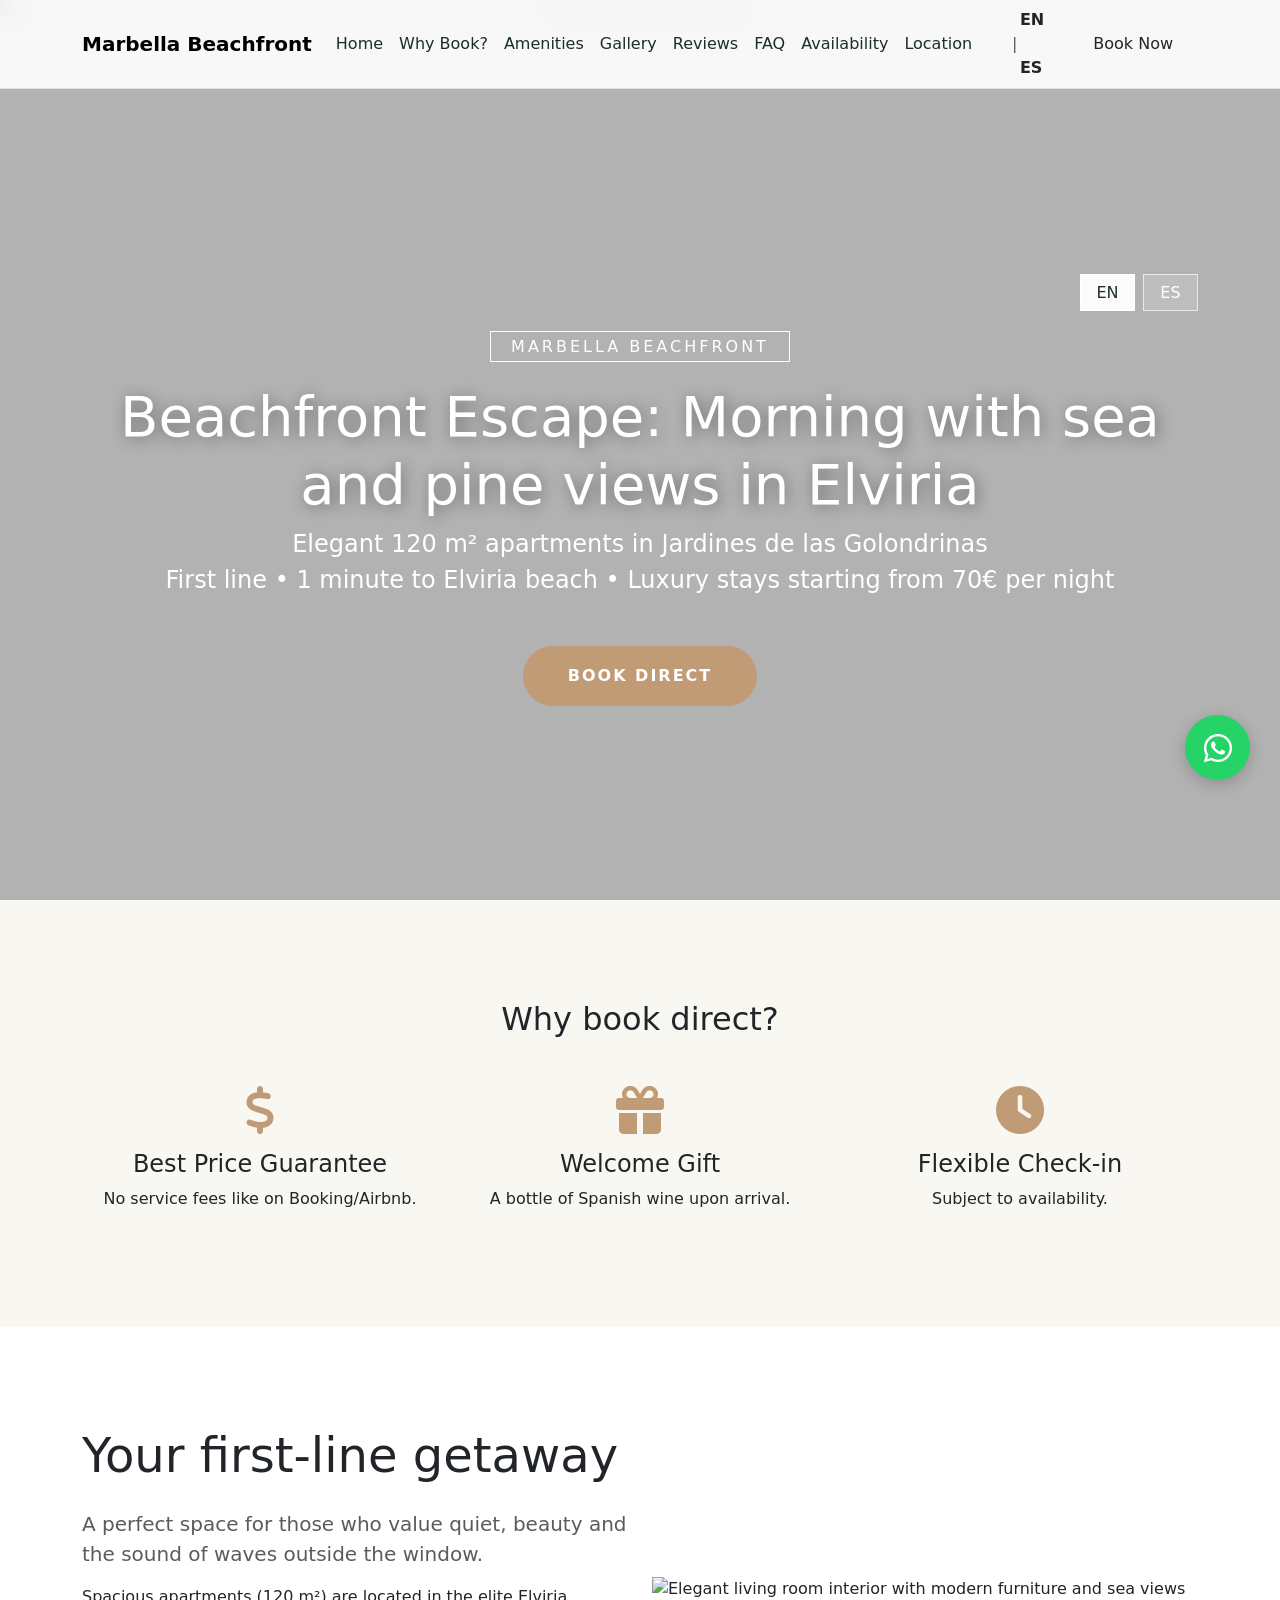
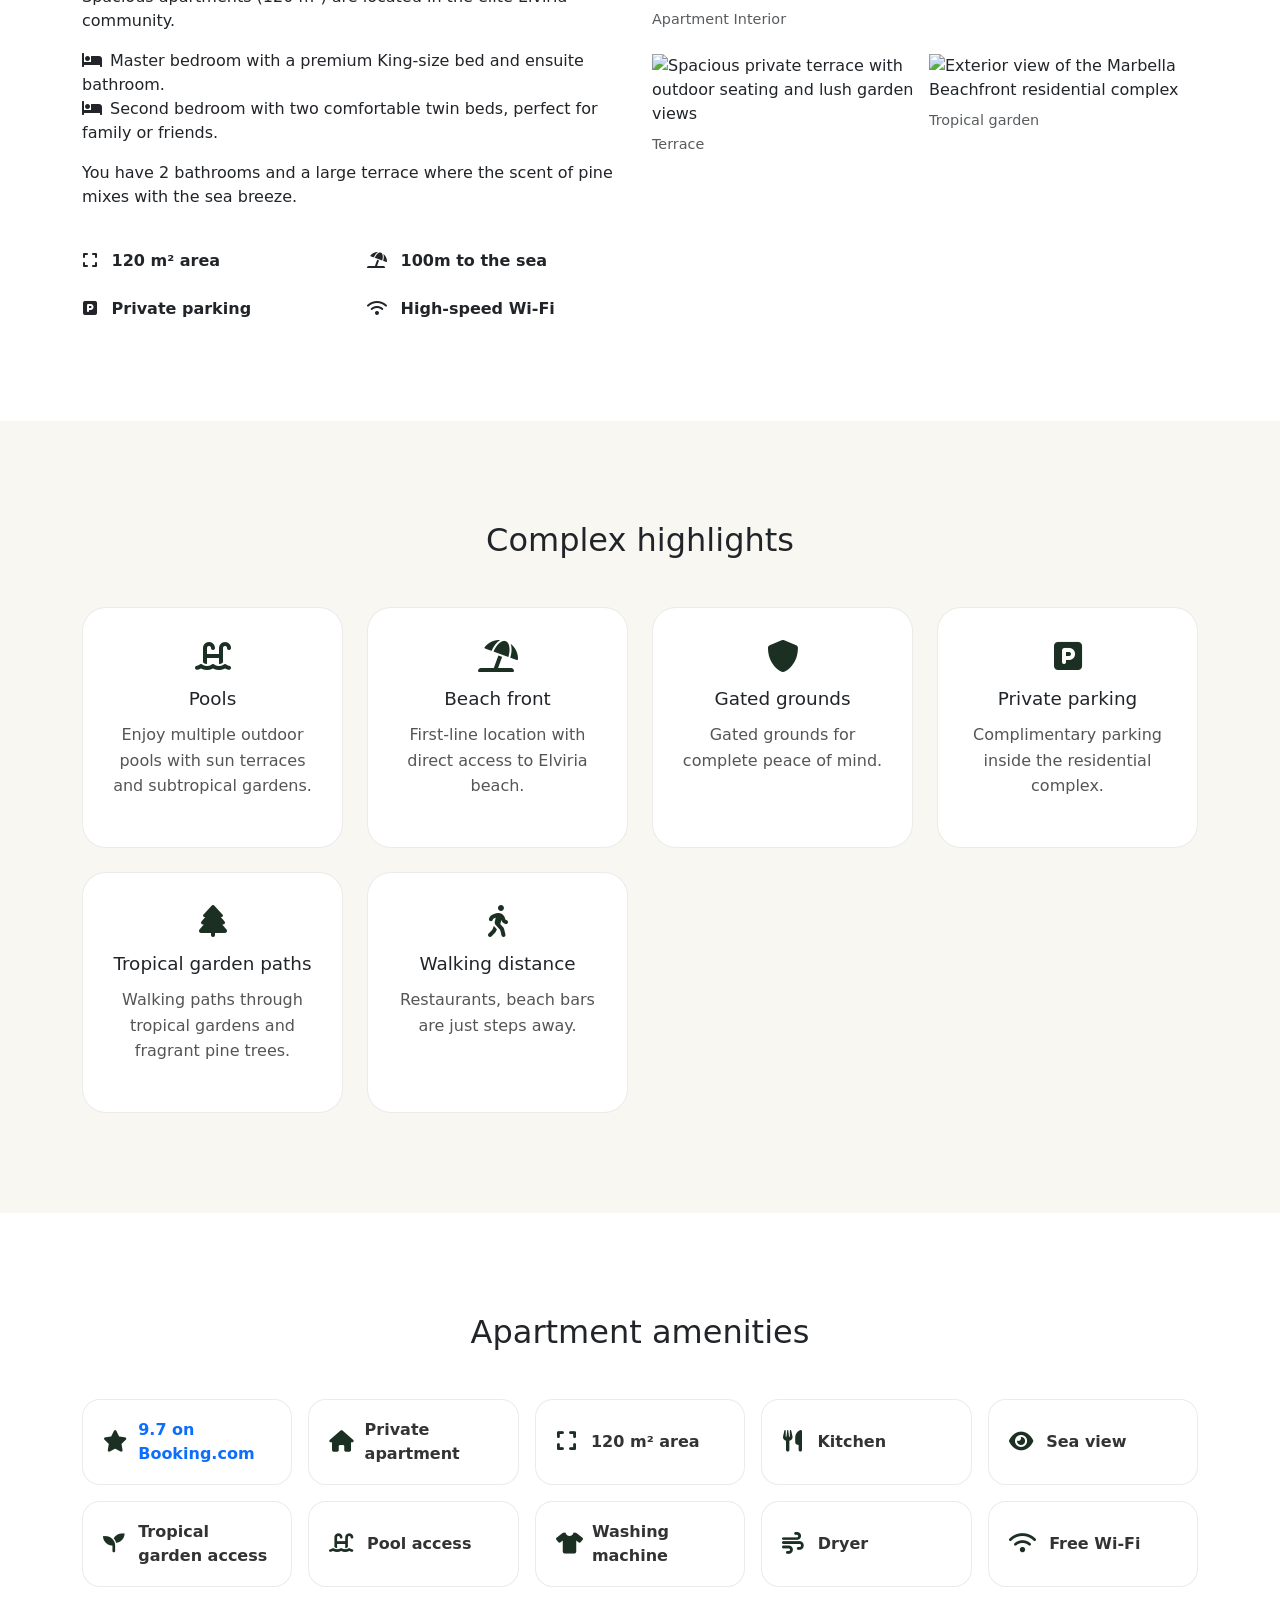
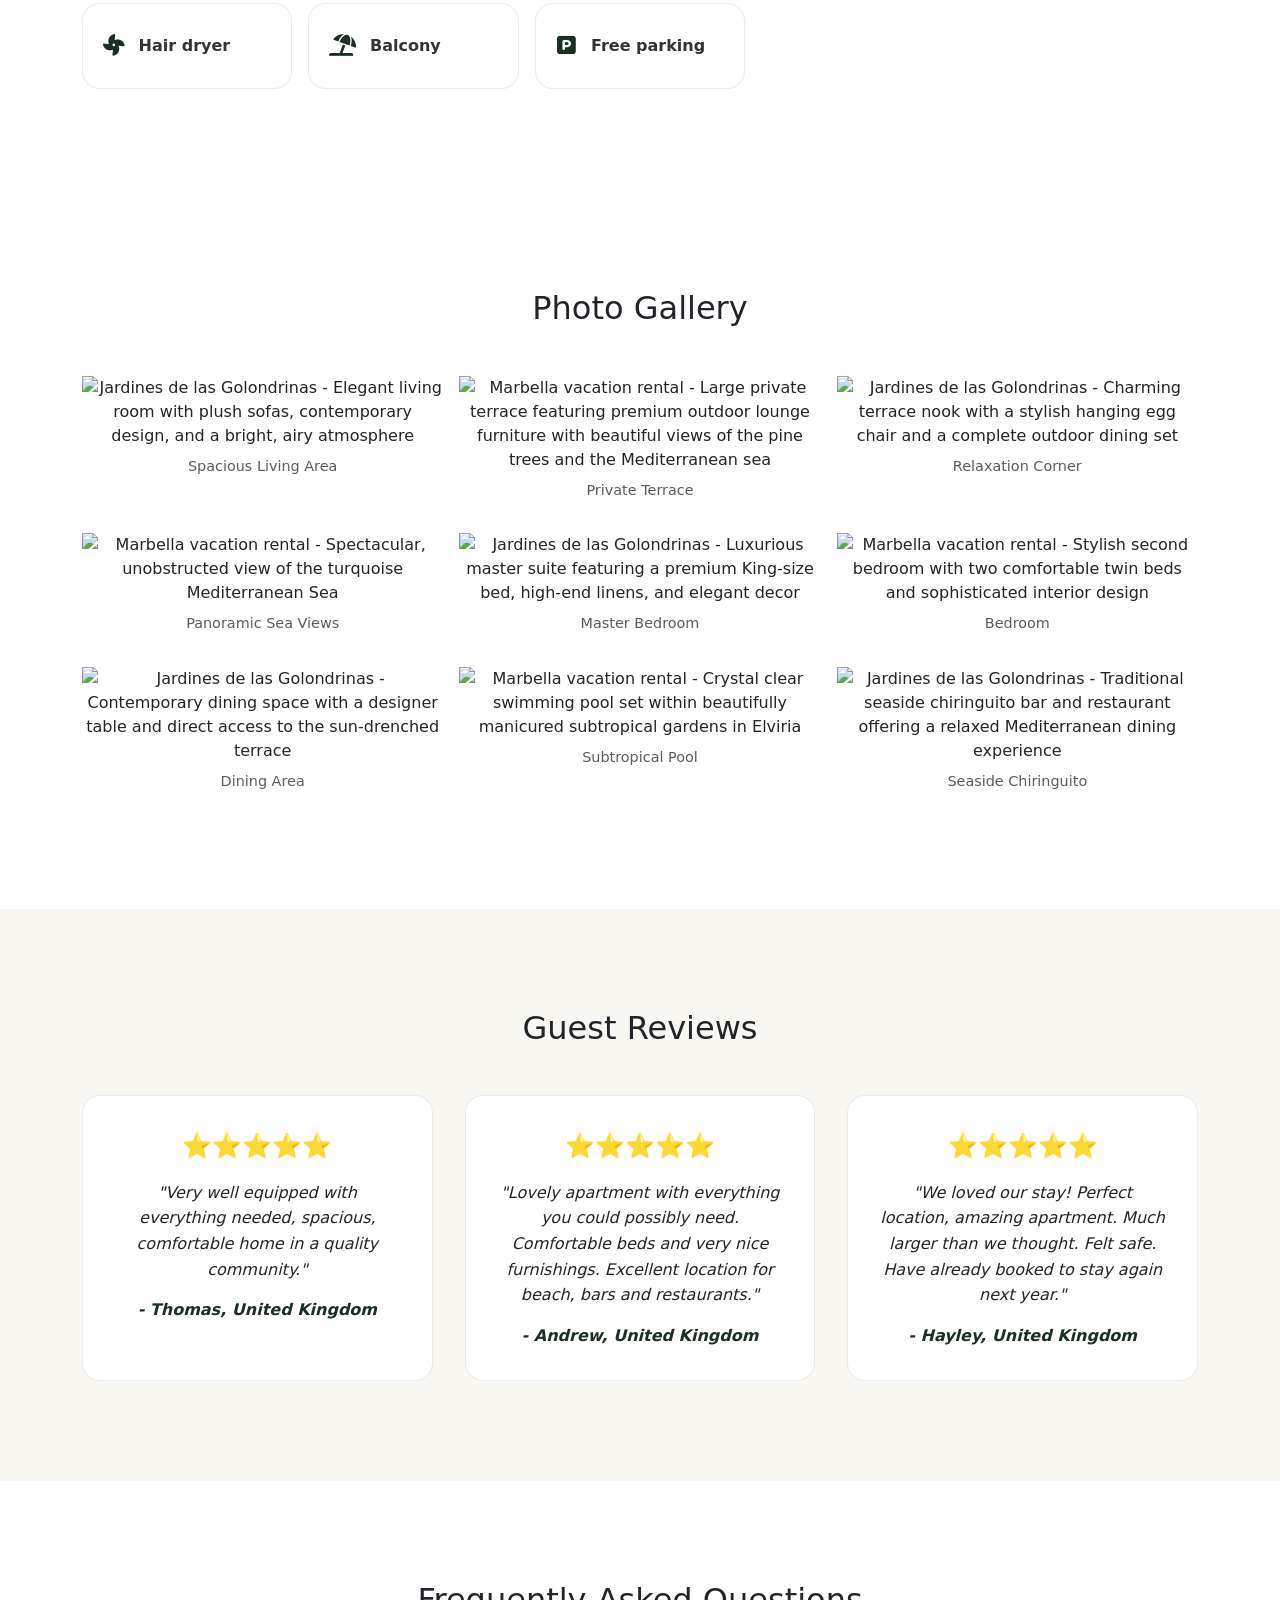
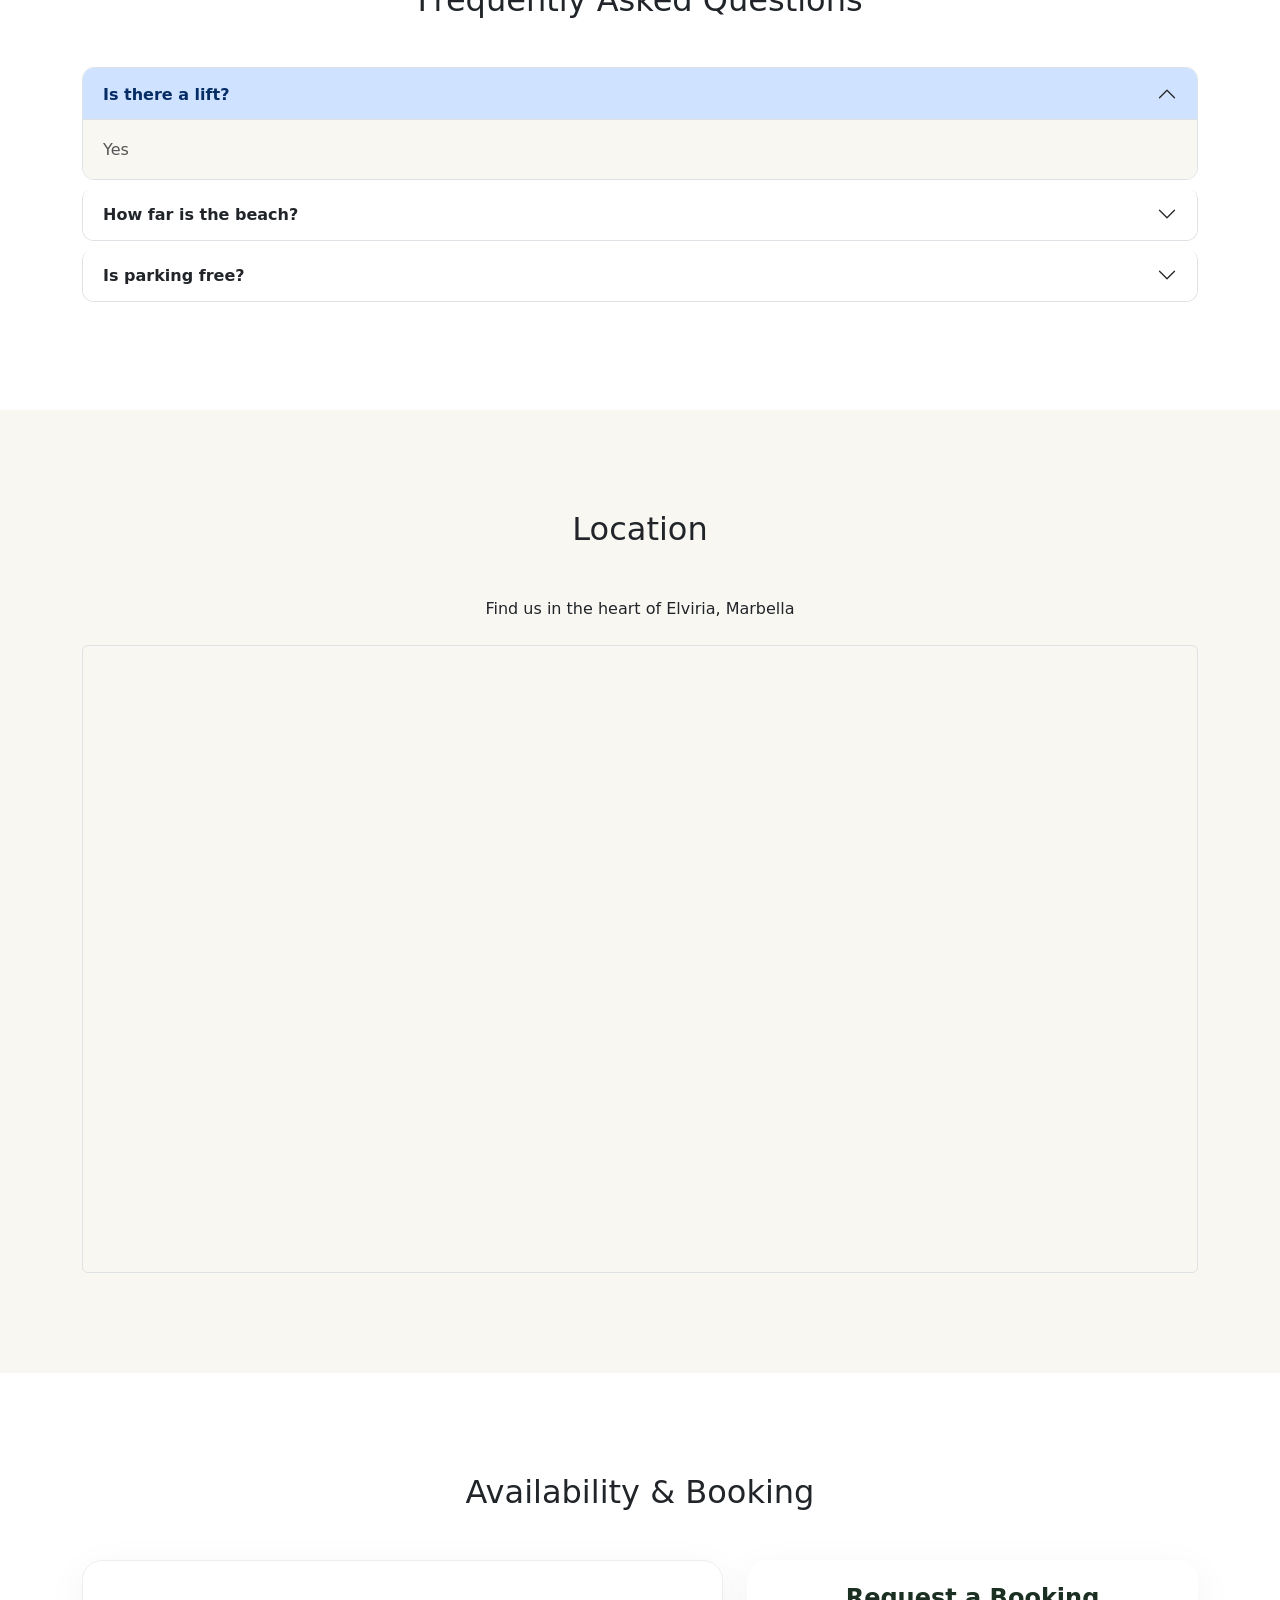
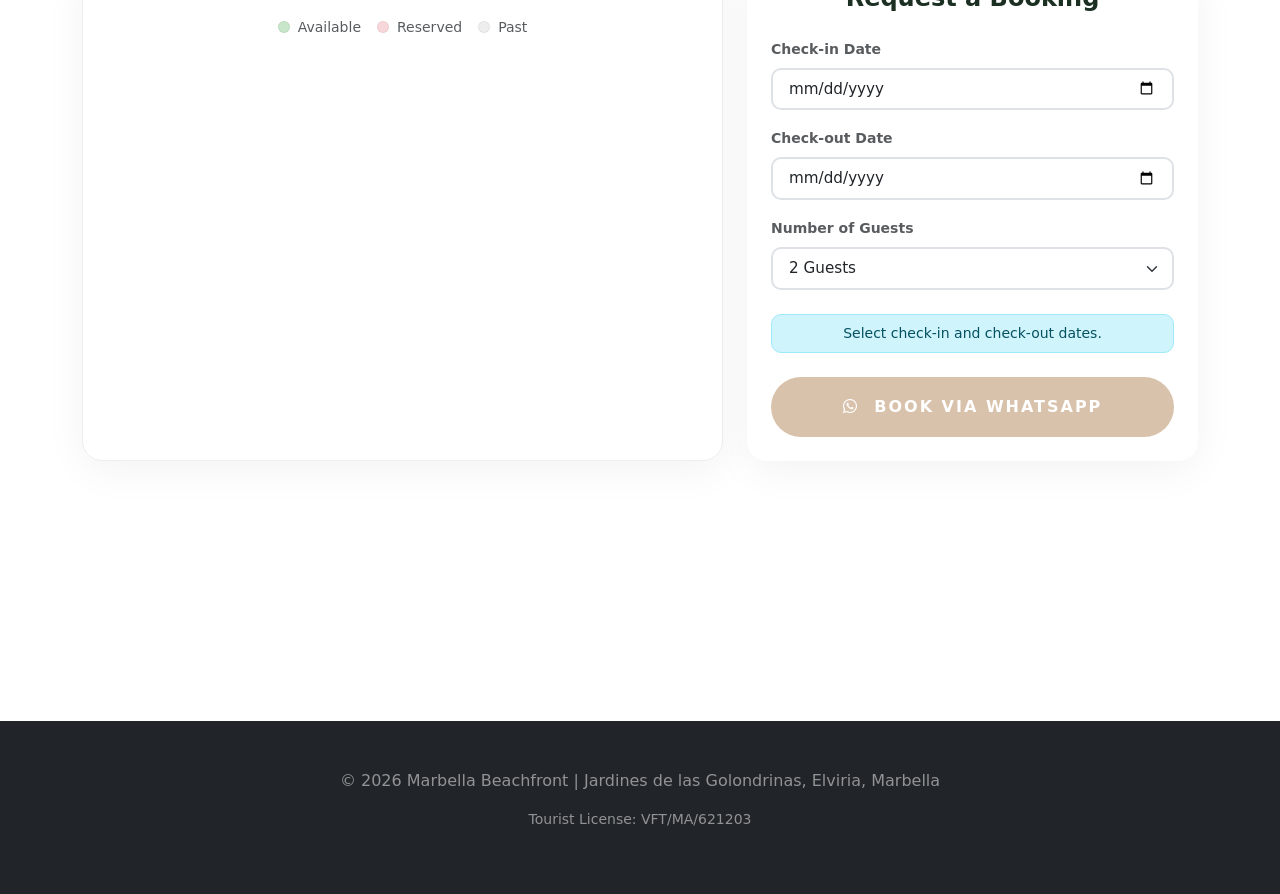
==== index.html @ 1575ea17 "ld json fix" ====
<!DOCTYPE html>
<html lang="en">
<head>
    <meta charset="UTF-8">
    <meta name="viewport" content="width=device-width, initial-scale=1">
    <title>Marbella Beachfront | Jardines de las Golondrinas Luxury Rental</title>
    <meta name="description" content="Direct booking of first-line apartments in Marbella. 120 m², sea view, 2 bedrooms. Walking distance to Nikki Beach.">
    
    <link rel="alternate" href="https://marbellabeachfront.es/en/" hreflang="en">
    <link rel="alternate" href="https://marbellabeachfront.es/es/" hreflang="es">
    <link rel="alternate" href="https://marbellabeachfront.es/en/" hreflang="x-default">
    <link rel="canonical" href="https://marbellabeachfront.es/en/">
    <link rel="icon" type="image/svg+xml" href="./favicon.svg">

    <!-- Open Graph / Facebook -->
    <meta property="og:type" content="website">
    <meta property="og:url" content="https://marbellabeachfront.es/en/">
    <meta property="og:title" content="Marbella Beachfront | Luxury Rental Marbella">
    <meta property="og:description" content="Direct booking of first-line apartments in Marbella. 120 m², sea view, 2 bedrooms. Steps from the beach.">
    <meta property="og:image" content="https://res.cloudinary.com/dqu5jcj8g/image/upload/f_auto,q_auto,w_1200/v1776955350/443747267_rb8e9c.webp">
    <meta property="og:image:width" content="1200">
    <meta property="og:image:height" content="630">
    <meta property="og:locale" content="en_US">
    <meta name="robots" content="index, follow">
    <meta property="fb:app_id" content="2254764404931859">

    <!-- Facebook Pixel -->
    <script>
    !function(f,b,e,v,n,t,s){if(f.fbq)return;n=f.fbq=function(){n.callMethod?n.callMethod.apply(n,arguments):n.queue.push(arguments)};if(!f._fbq)f._fbq=n;n.push=n;n.loaded=!0;n.version="2.0";n.queue=[];t=b.createElement(e);t.async=!0;t.src=v;s=b.getElementsByTagName(e)[0];s.parentNode.insertBefore(t,s)}(window,document,"script","https://connect.facebook.net/en_US/fbevents.js"),fbq("init","1328197765833225"),fbq("track","PageView")
    </script>
    <noscript><img height="1" width="1" style="display:none" src="https://www.facebook.com/tr?id=1328197765833225&ev=PageView&noscript=1"></noscript>

    <!-- Language Redirection Script -->
    <script>
        (function() {
            var ua = navigator.userAgent.toLowerCase();
            var isBot = ua.includes('googlebot') || 
                        ua.includes('bingbot') || 
                        ua.includes('facebookexternalhit') || 
                        ua.includes('twitterbot') || 
                        ua.includes('yandex') || 
                        ua.includes('baiduspider') || 
                        ua.includes('duckduckbot') || 
                        ua.includes('slurp');
            
            if (!isBot) {
                var userLang = navigator.language || navigator.userLanguage || 'en';
                if (userLang.substring(0, 2) === 'es') {
                    window.location.href = '/es/';
                } else {
                    window.location.href = '/en/';
                }
            }
        })();
    </script>



</head>
<body>
    <p style="font-family: sans-serif; text-align: center; margin-top: 10%;">
        Redirecting to / Redireccionando a <a href="/en/">Marbella Beachfront</a>
    </p>
</body>
</html>
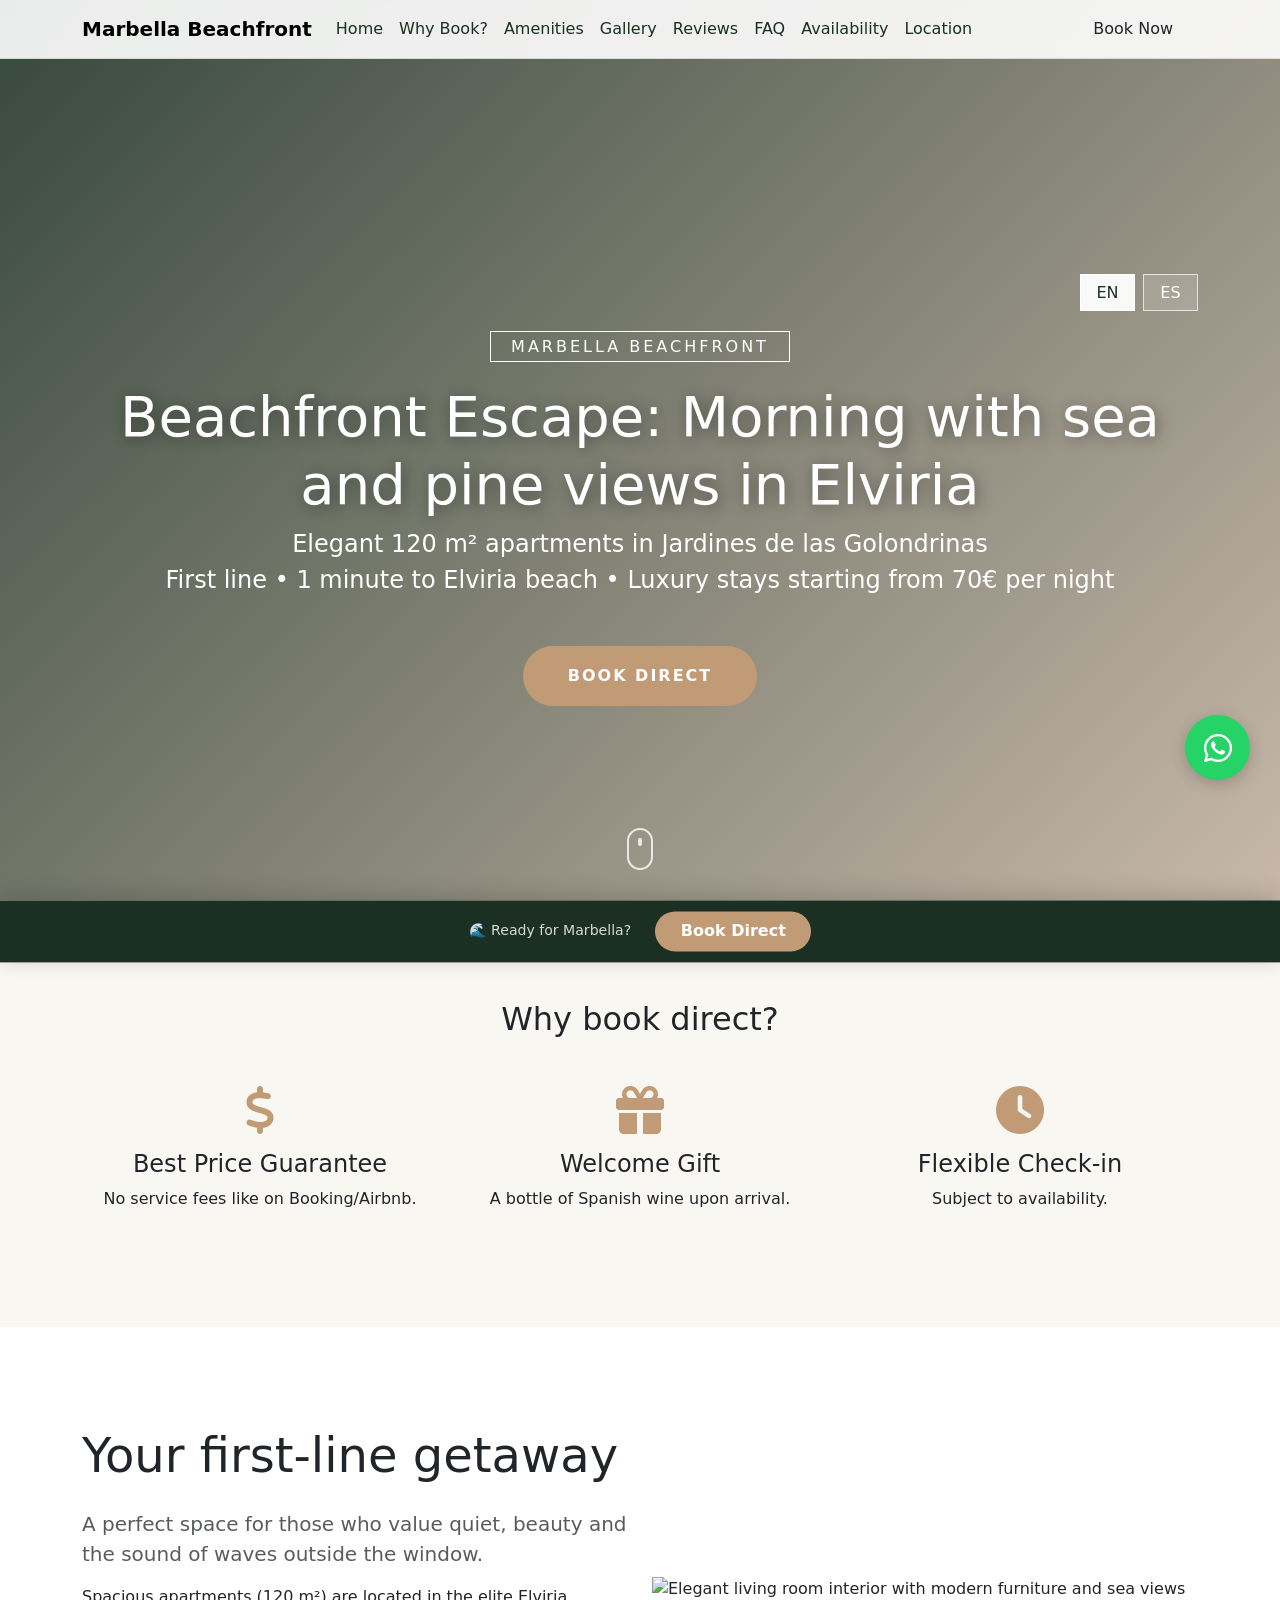
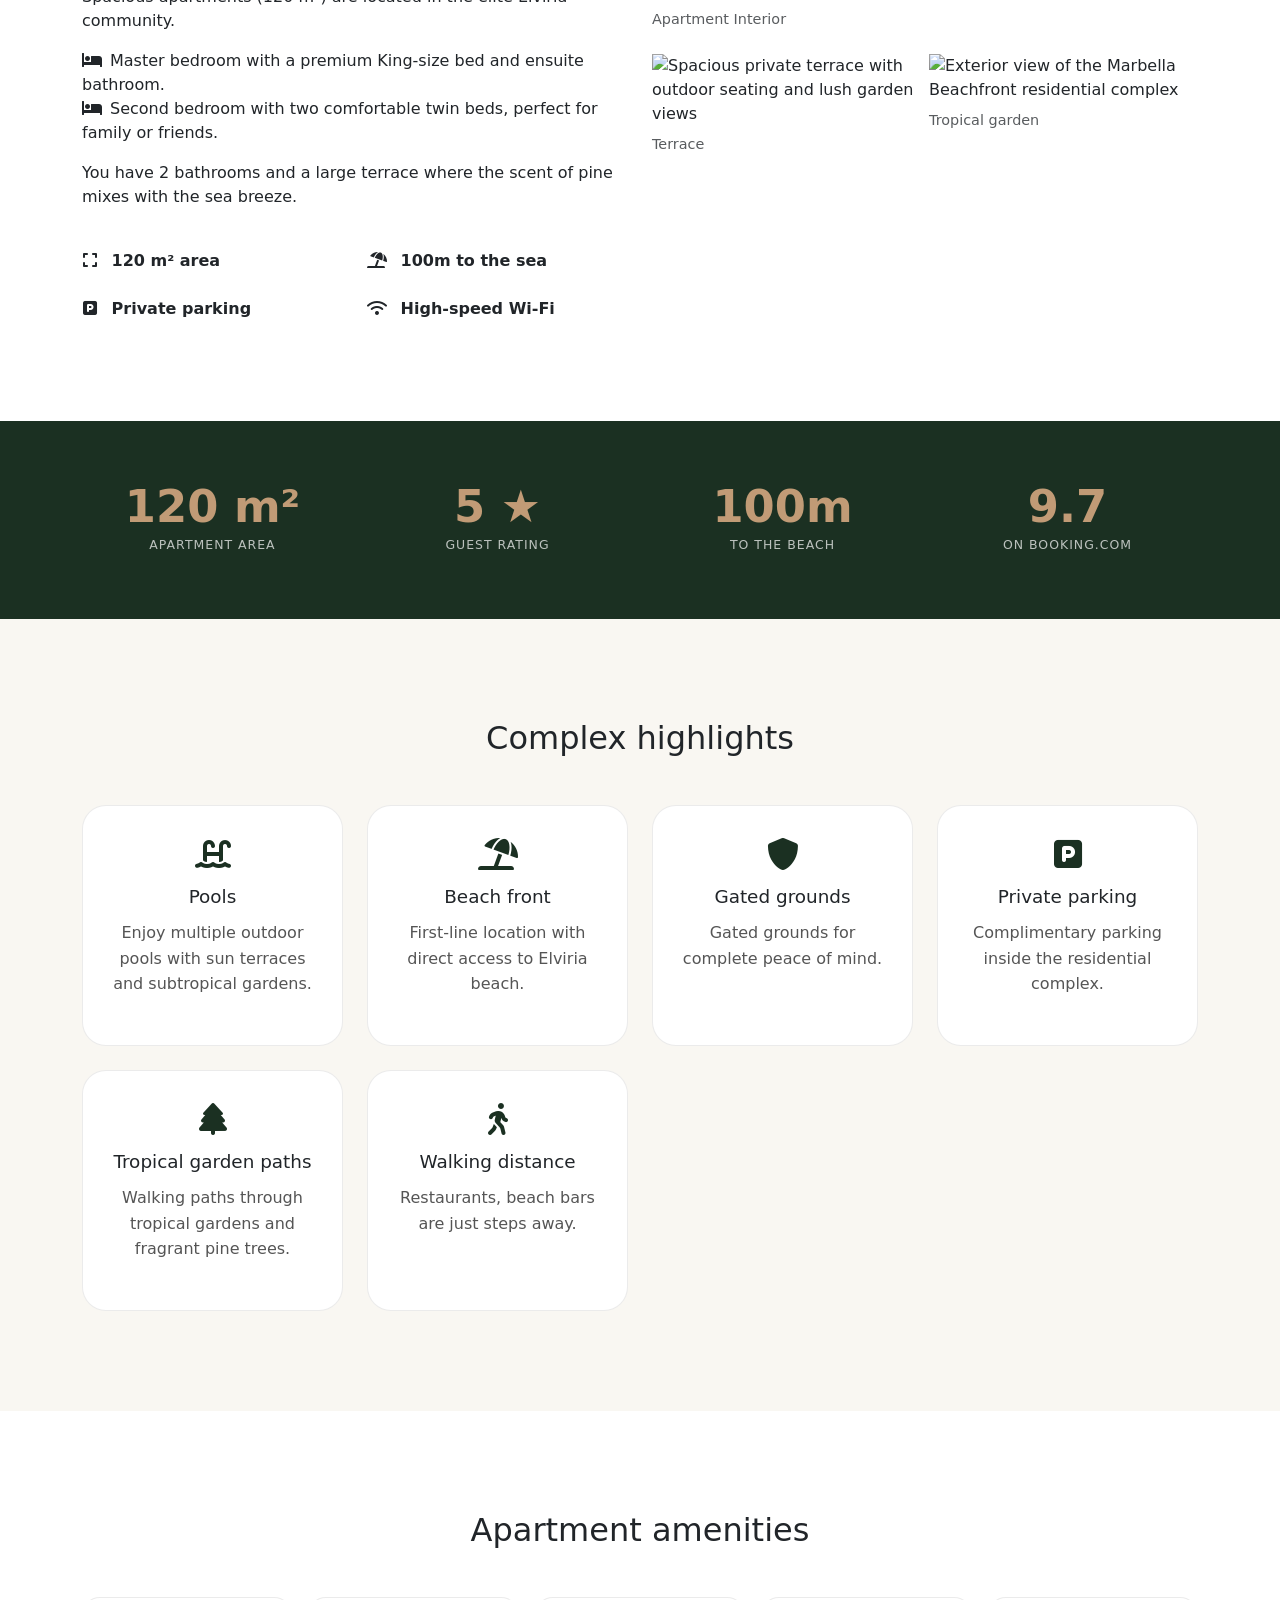
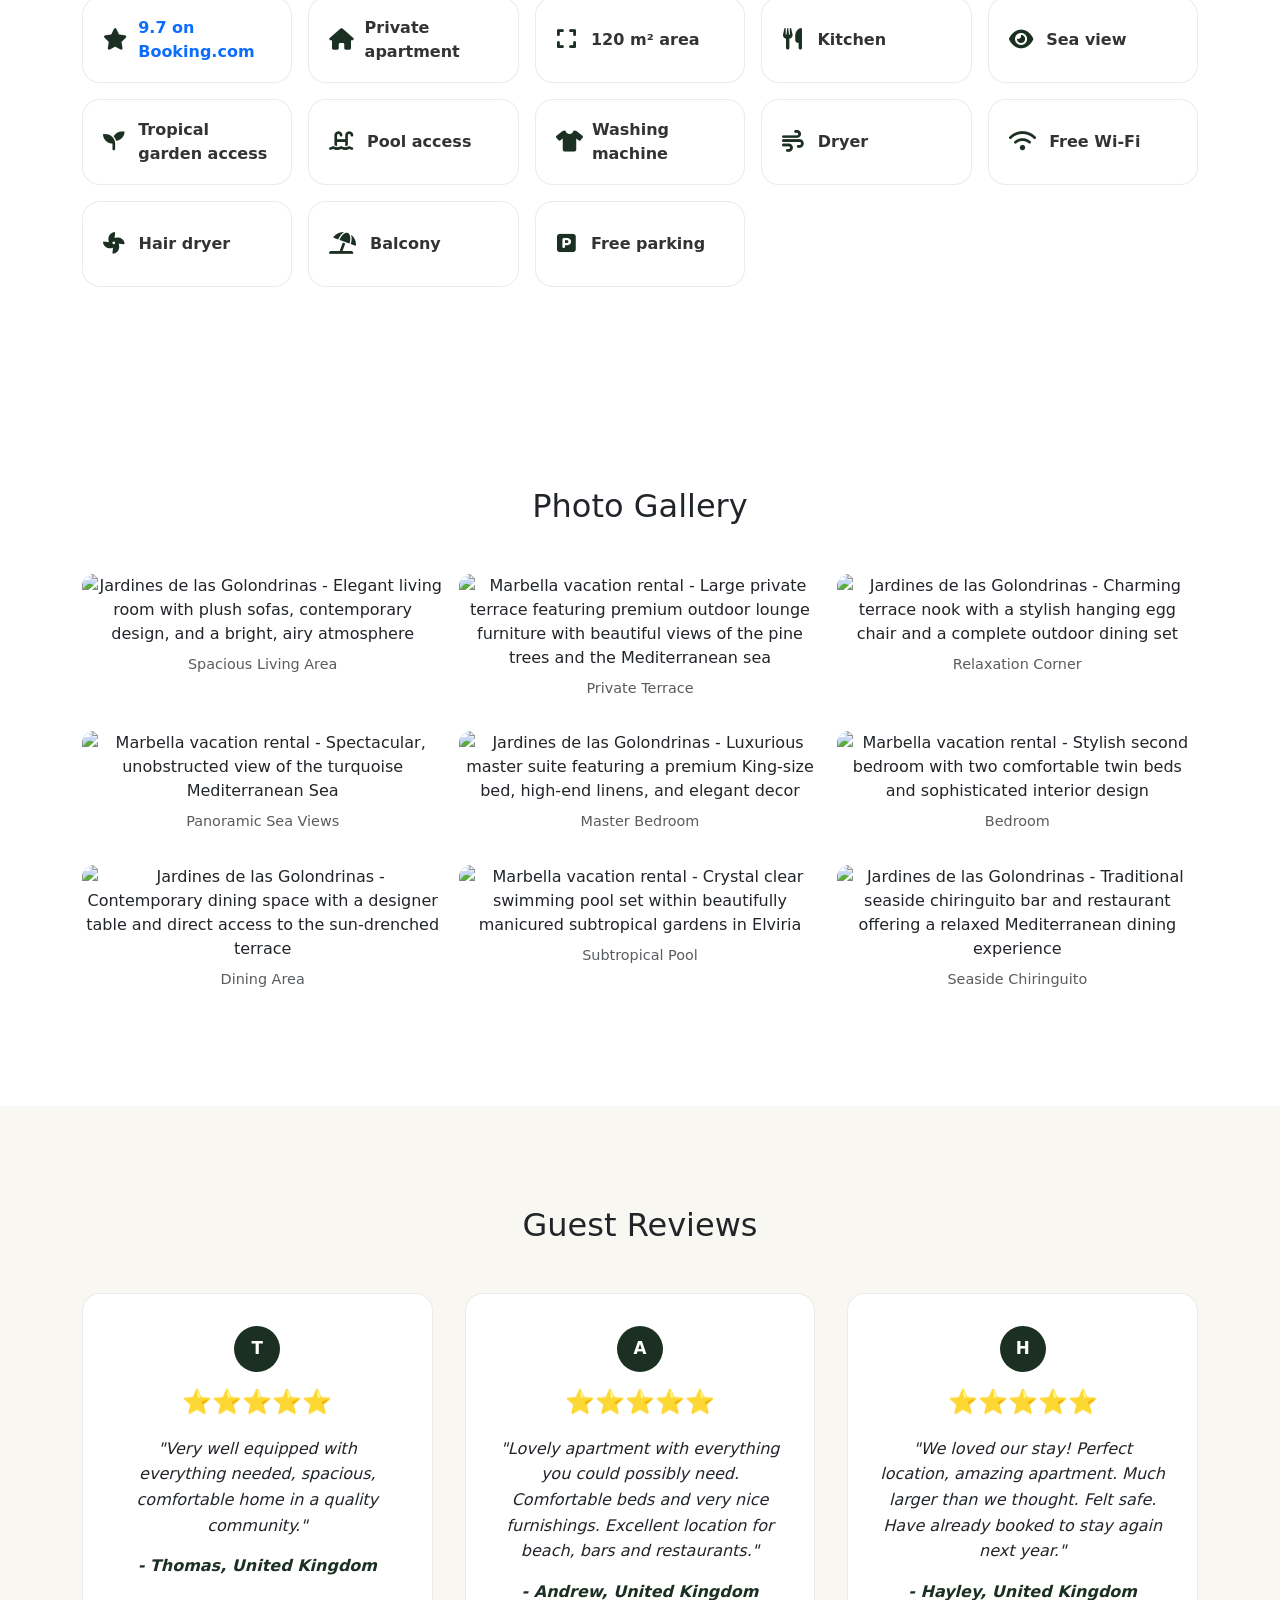
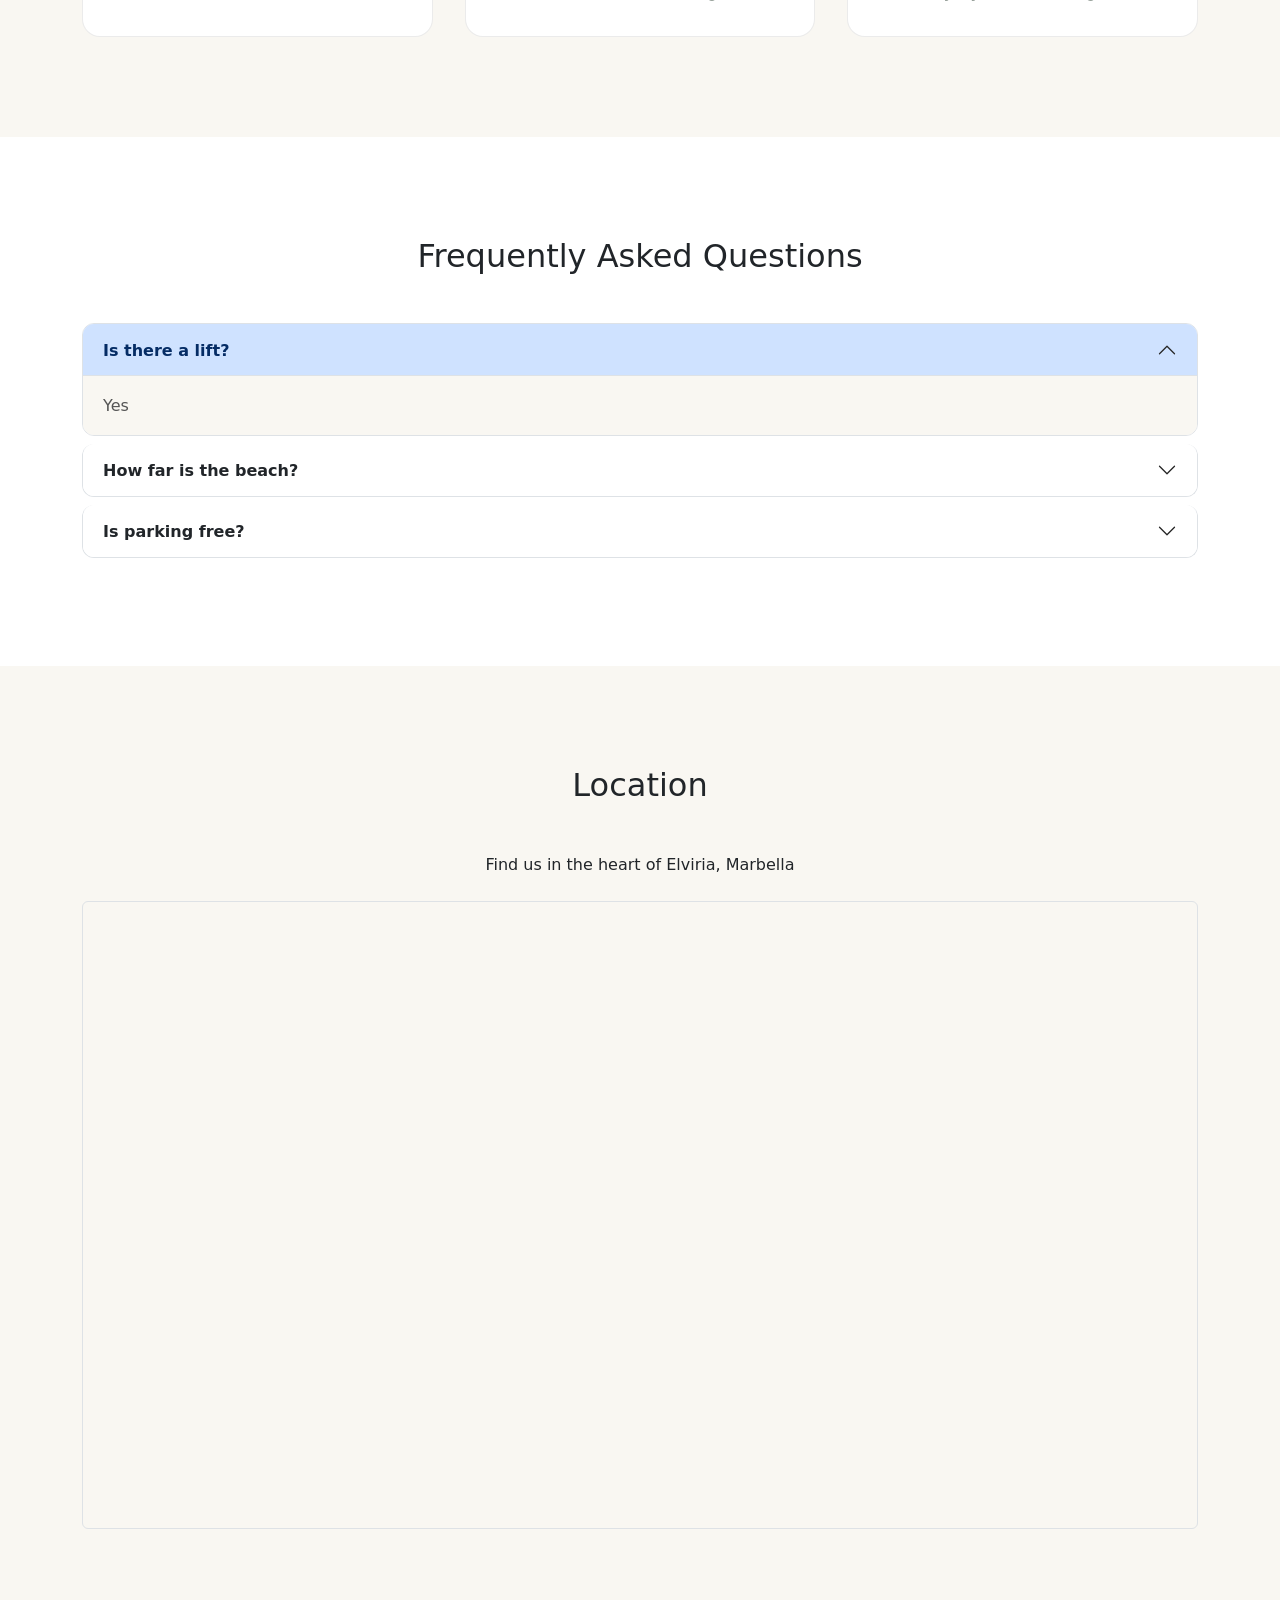
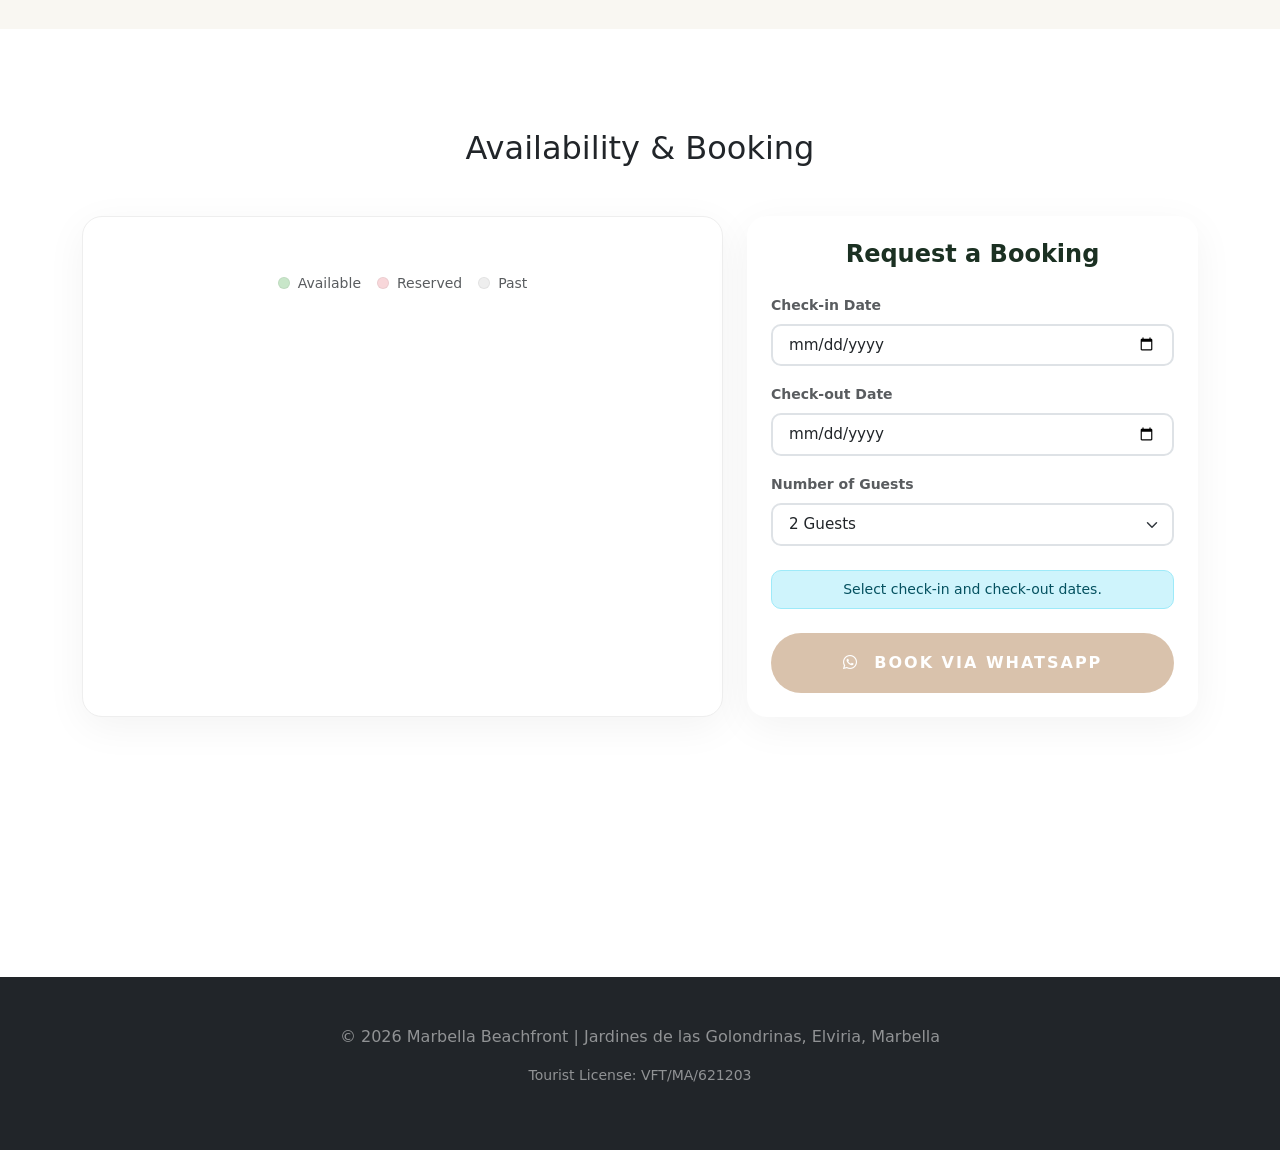
==== commit 7ebba6f7: "chore: set robots meta tag to noindex to prevent indexing during development" ====
--- a/index.html
+++ b/index.html
@@ -21,7 +21,7 @@
     <meta property="og:image:width" content="1200">
     <meta property="og:image:height" content="630">
     <meta property="og:locale" content="en_US">
-    <meta name="robots" content="index, follow">
+    <meta name="robots" content="noindex, follow">
     <meta property="fb:app_id" content="2254764404931859">
 
     <!-- Facebook Pixel -->
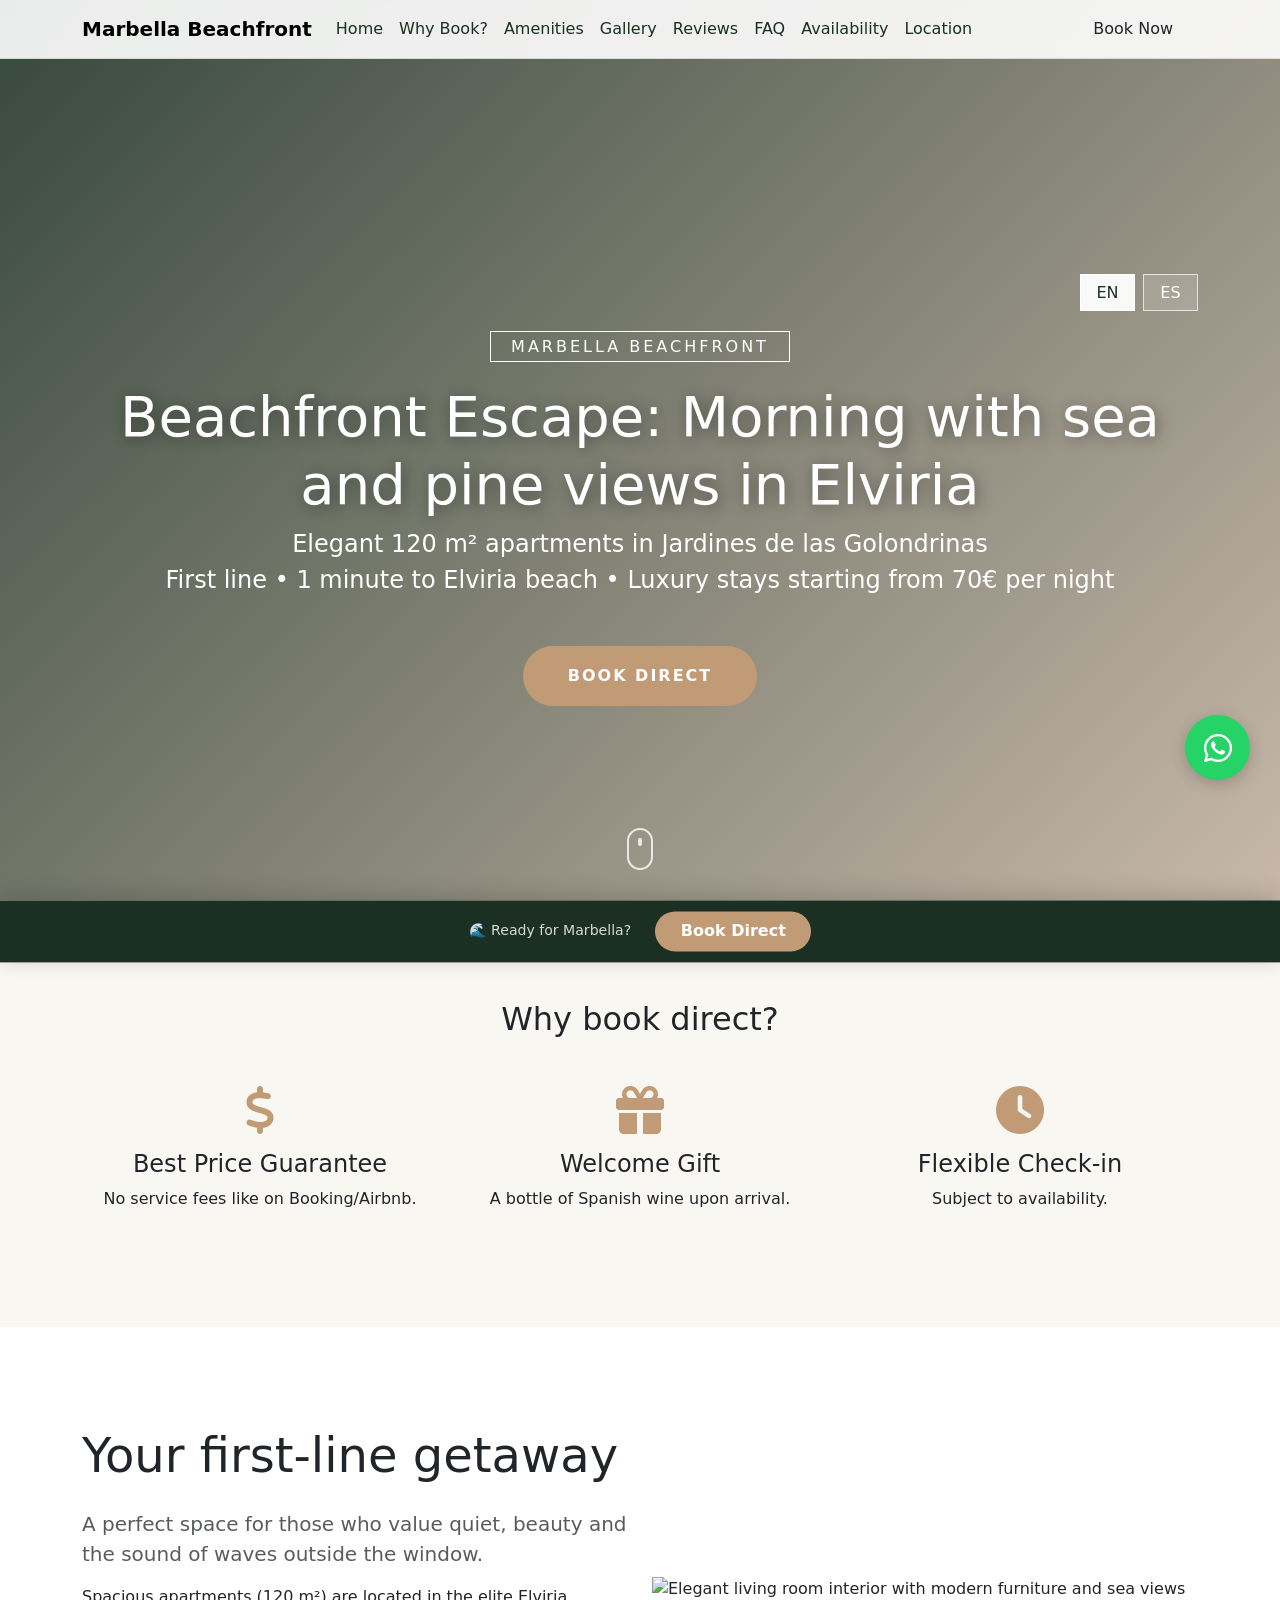
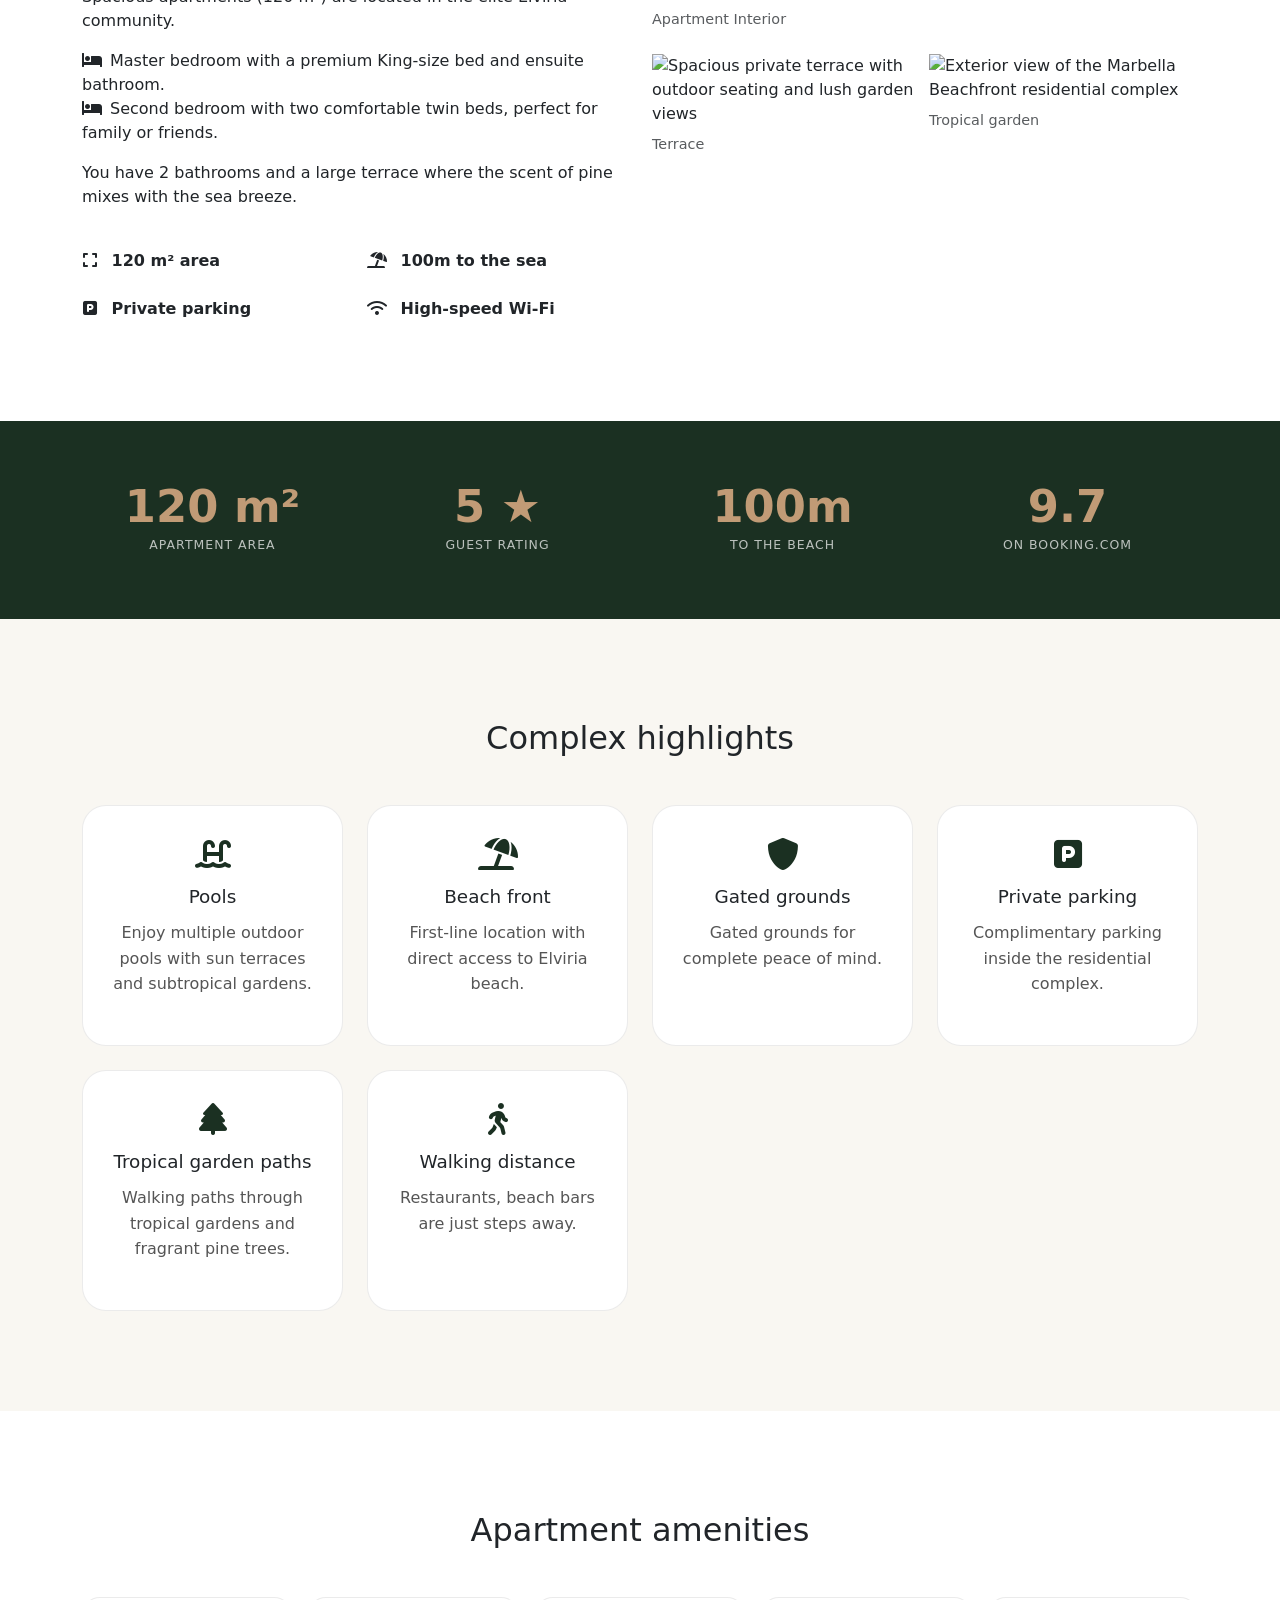
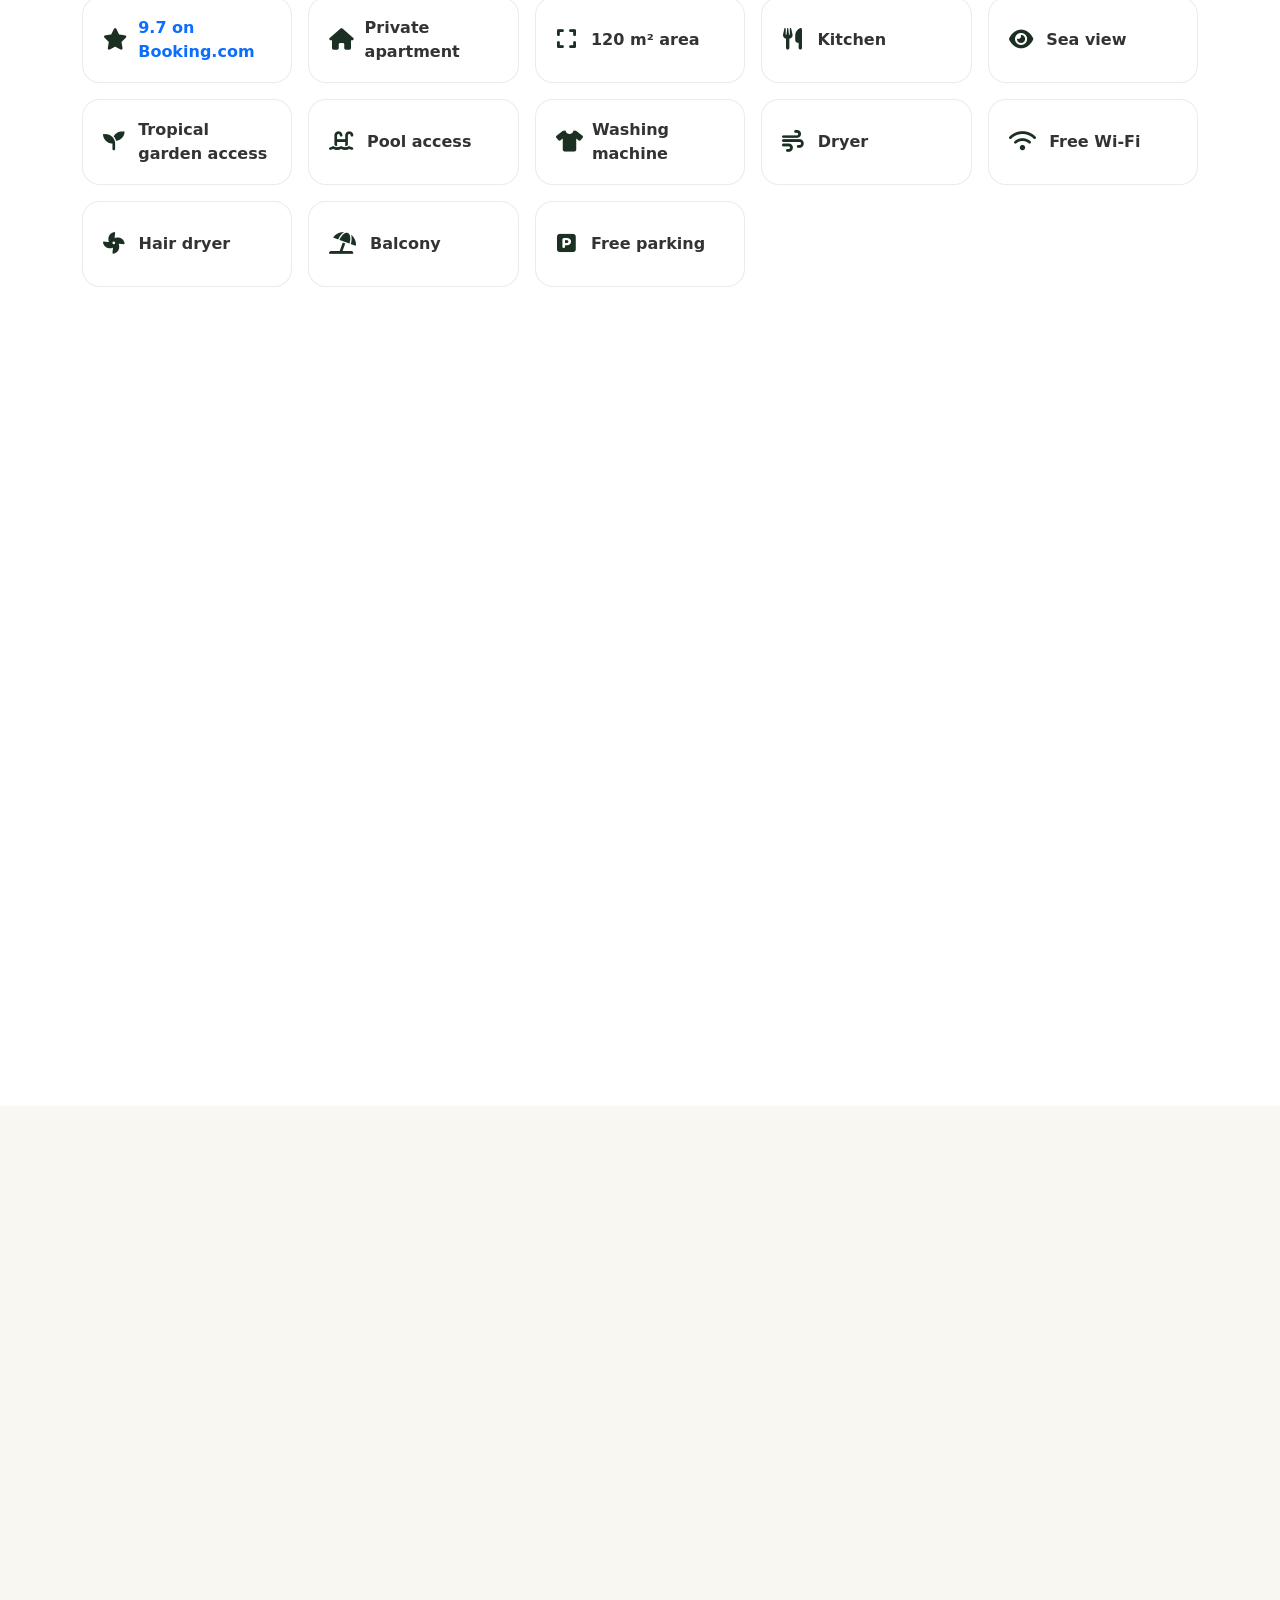
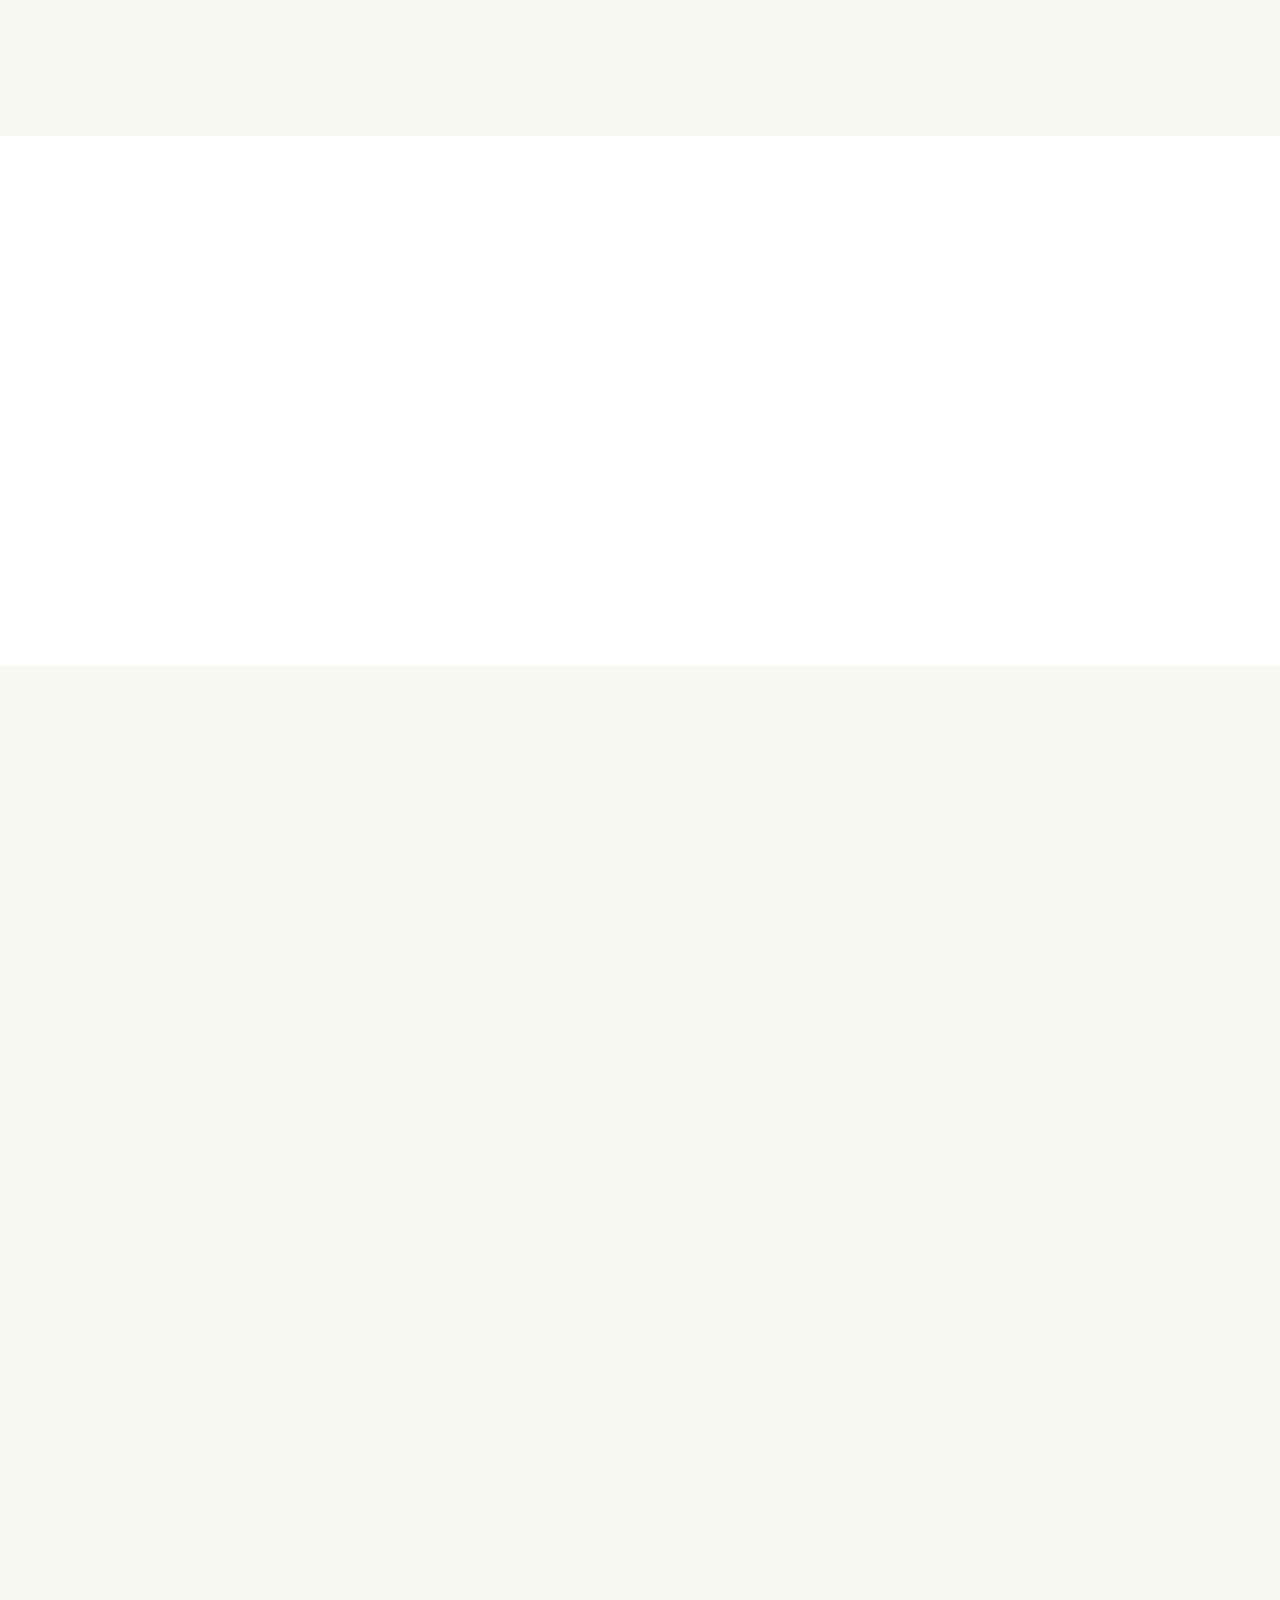
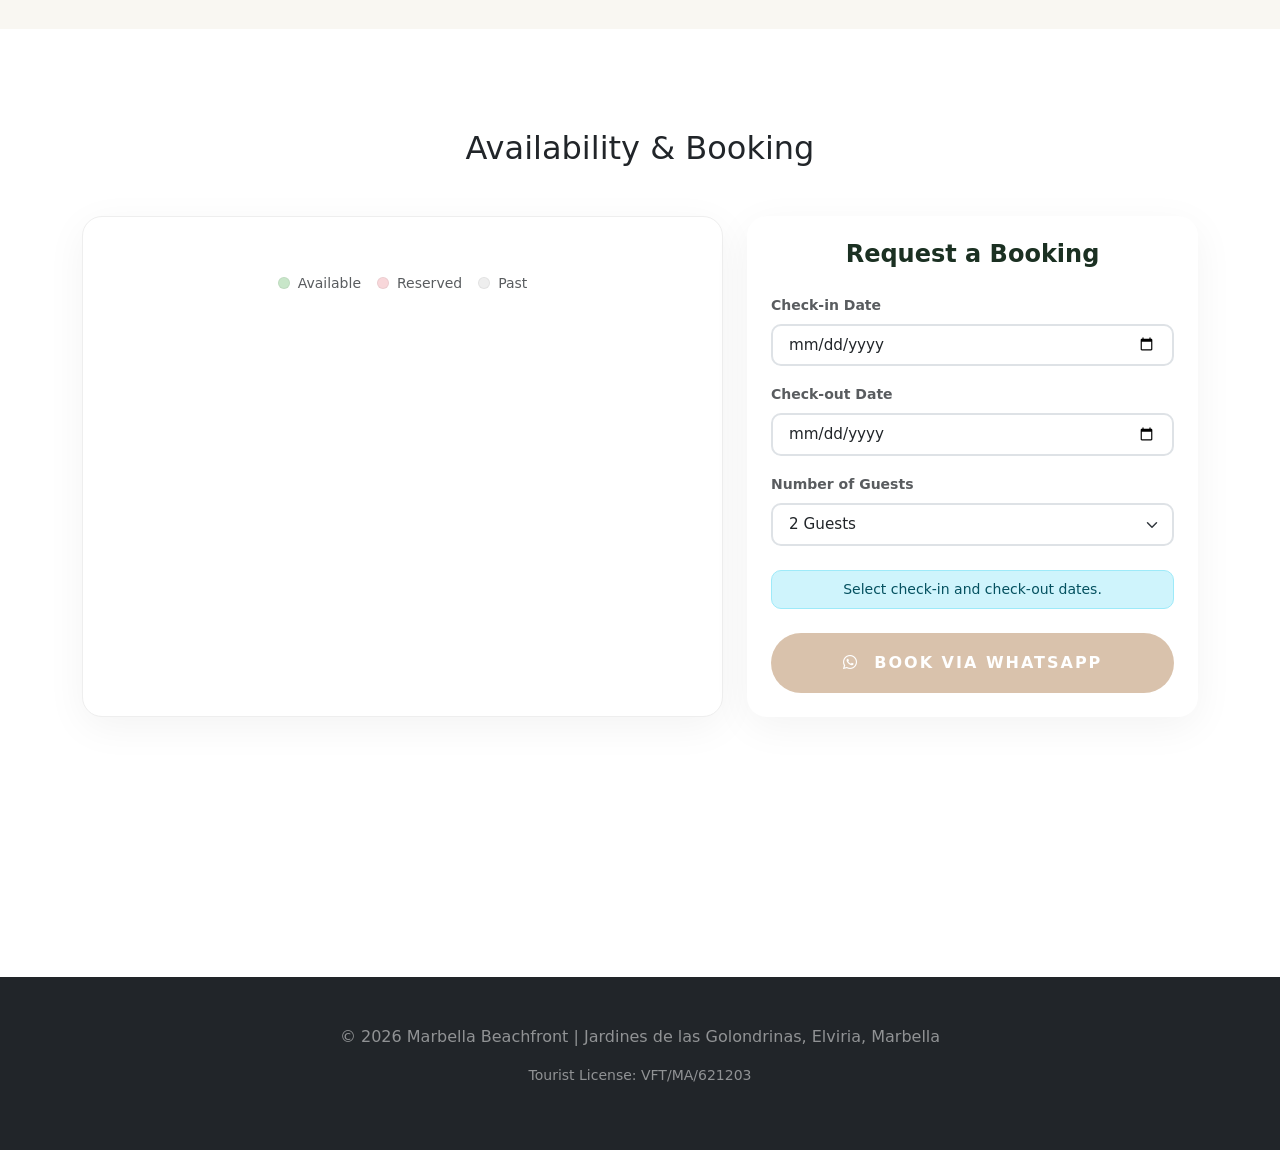
==== commit f11994bc: "pagespeed" ====
--- a/index.html
+++ b/index.html
@@ -24,13 +24,7 @@
     <meta name="robots" content="noindex, follow">
     <meta property="fb:app_id" content="2254764404931859">
 
-    <!-- Facebook Pixel -->
-    <script>
-    !function(f,b,e,v,n,t,s){if(f.fbq)return;n=f.fbq=function(){n.callMethod?n.callMethod.apply(n,arguments):n.queue.push(arguments)};if(!f._fbq)f._fbq=n;n.push=n;n.loaded=!0;n.version="2.0";n.queue=[];t=b.createElement(e);t.async=!0;t.src=v;s=b.getElementsByTagName(e)[0];s.parentNode.insertBefore(t,s)}(window,document,"script","https://connect.facebook.net/en_US/fbevents.js"),fbq("init","1328197765833225"),fbq("track","PageView")
-    </script>
-    <noscript><img height="1" width="1" style="display:none" src="https://www.facebook.com/tr?id=1328197765833225&ev=PageView&noscript=1"></noscript>
-
-    <!-- Language Redirection Script -->
+    <!-- Language Redirection Script (Placed first for instant redirection) -->
     <script>
         (function() {
             var ua = navigator.userAgent.toLowerCase();
@@ -54,6 +48,14 @@
         })();
     </script>
 
+    <!-- Facebook Pixel -->
+    <script>
+    !function(f,b,e,v,n,t,s){if(f.fbq)return;n=f.fbq=function(){n.callMethod?n.callMethod.apply(n,arguments):n.queue.push(arguments)};if(!f._fbq)f._fbq=n;n.push=n;n.loaded=!0;n.version="2.0";n.queue=[];t=b.createElement(e);t.async=!0;t.src=v;s=b.getElementsByTagName(e)[0];s.parentNode.insertBefore(t,s)}(window,document,"script","https://connect.facebook.net/en_US/fbevents.js"),fbq("init","1328197765833225"),fbq("track","PageView")
+    </script>
+    <noscript><img height="1" width="1" style="display:none" src="https://www.facebook.com/tr?id=1328197765833225&ev=PageView&noscript=1"></noscript>
+
+
+
 
 
 </head>
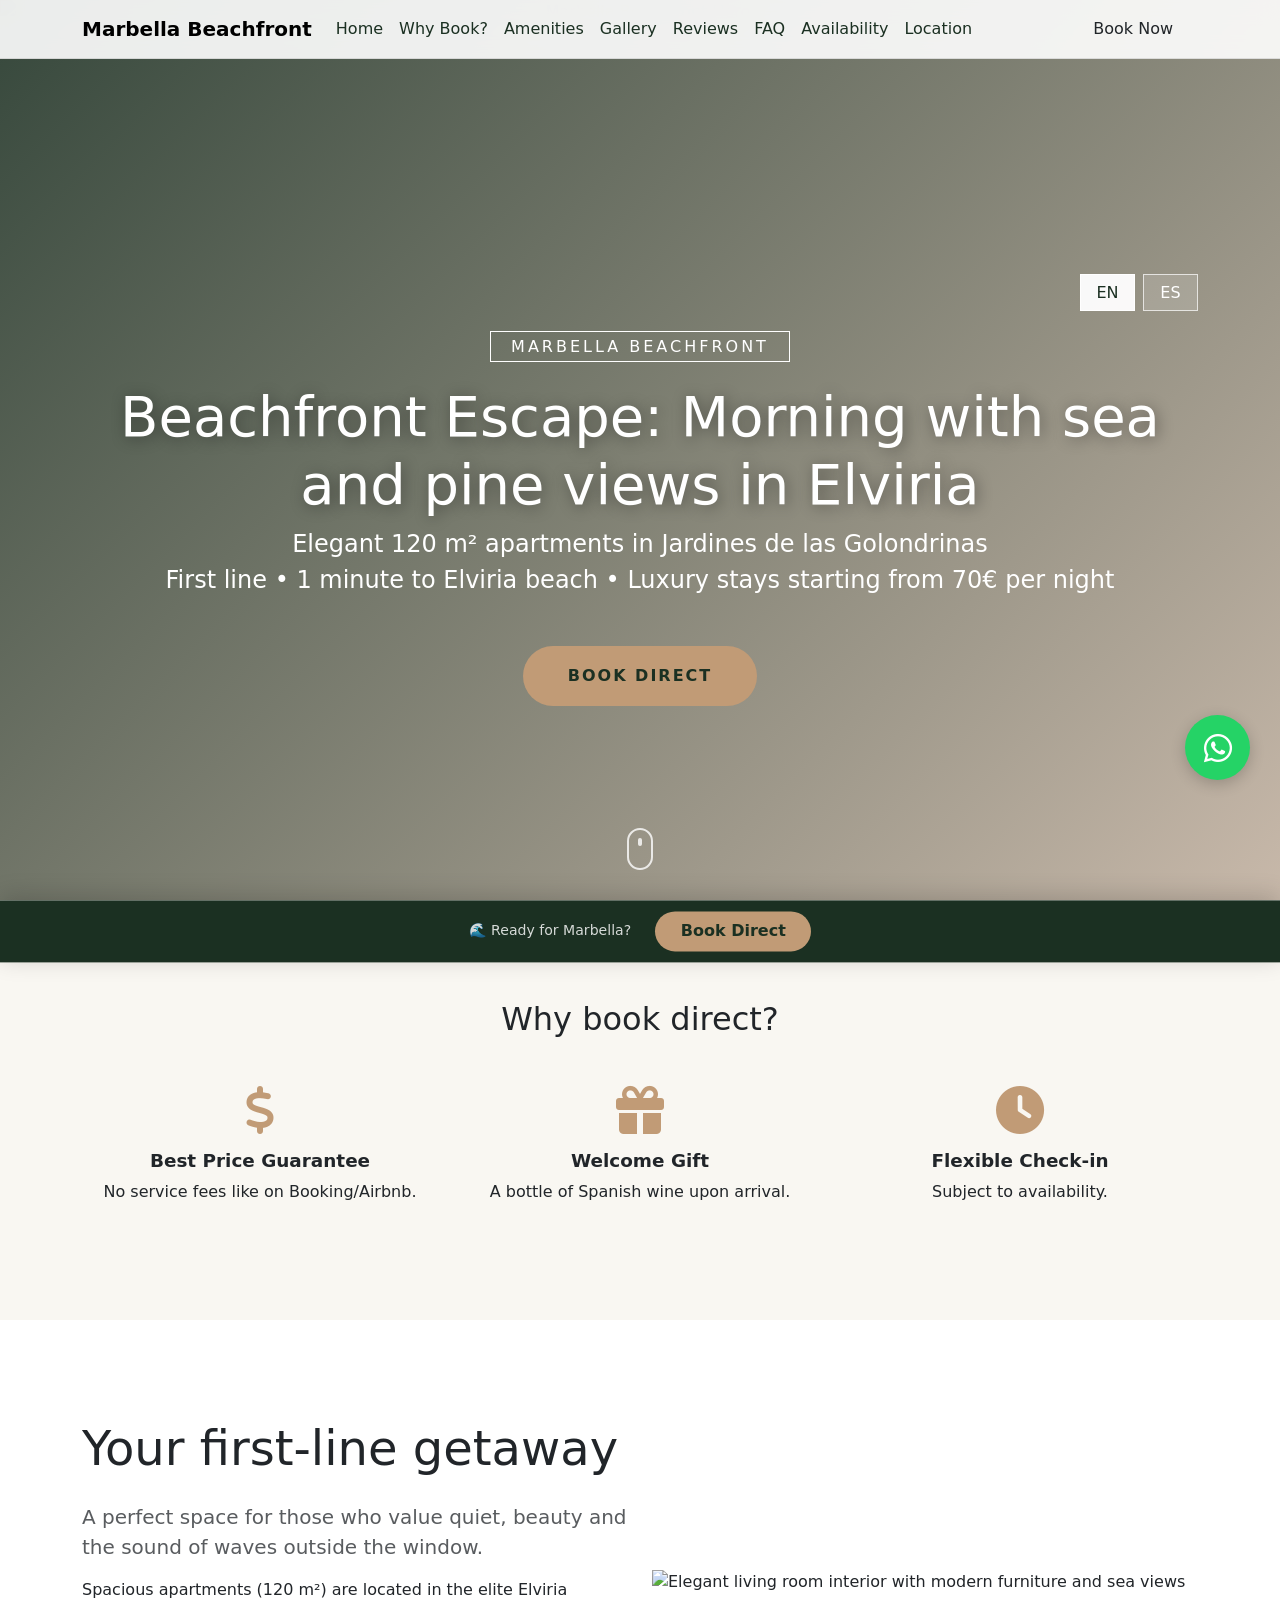
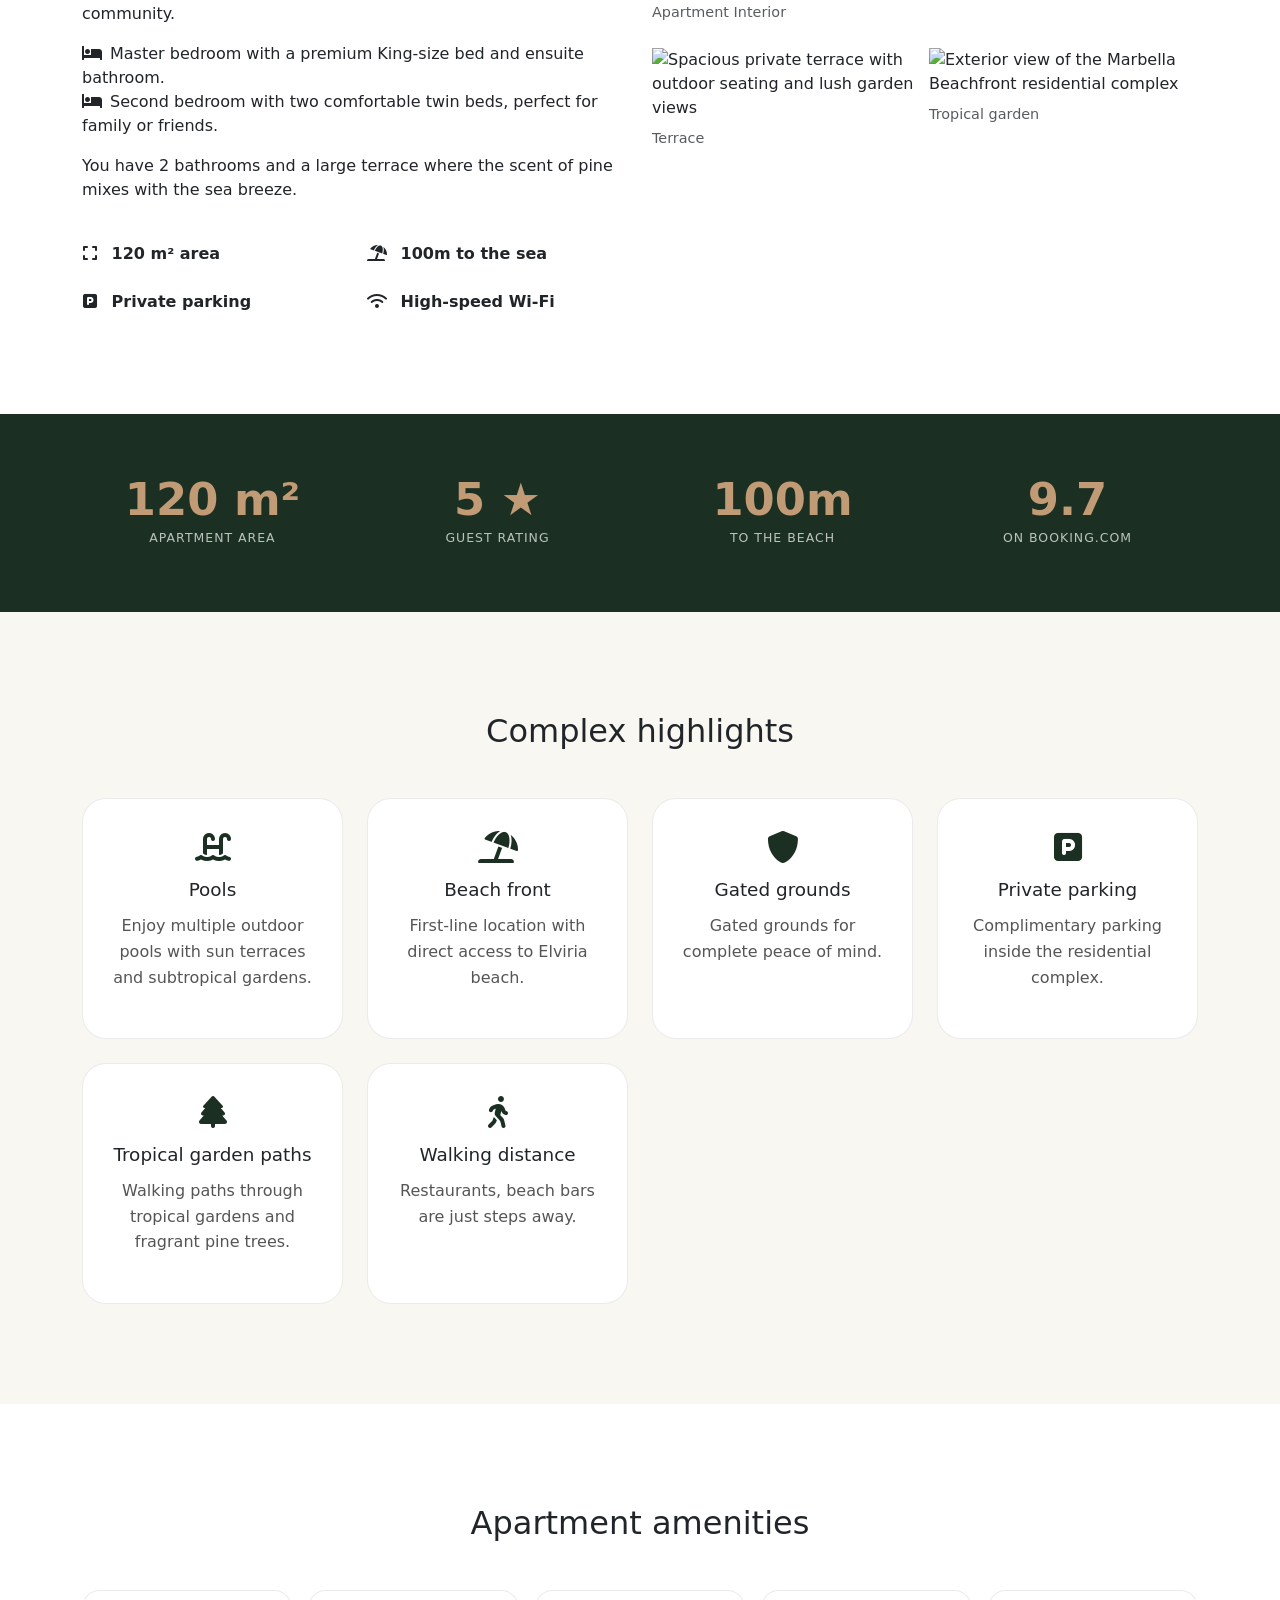
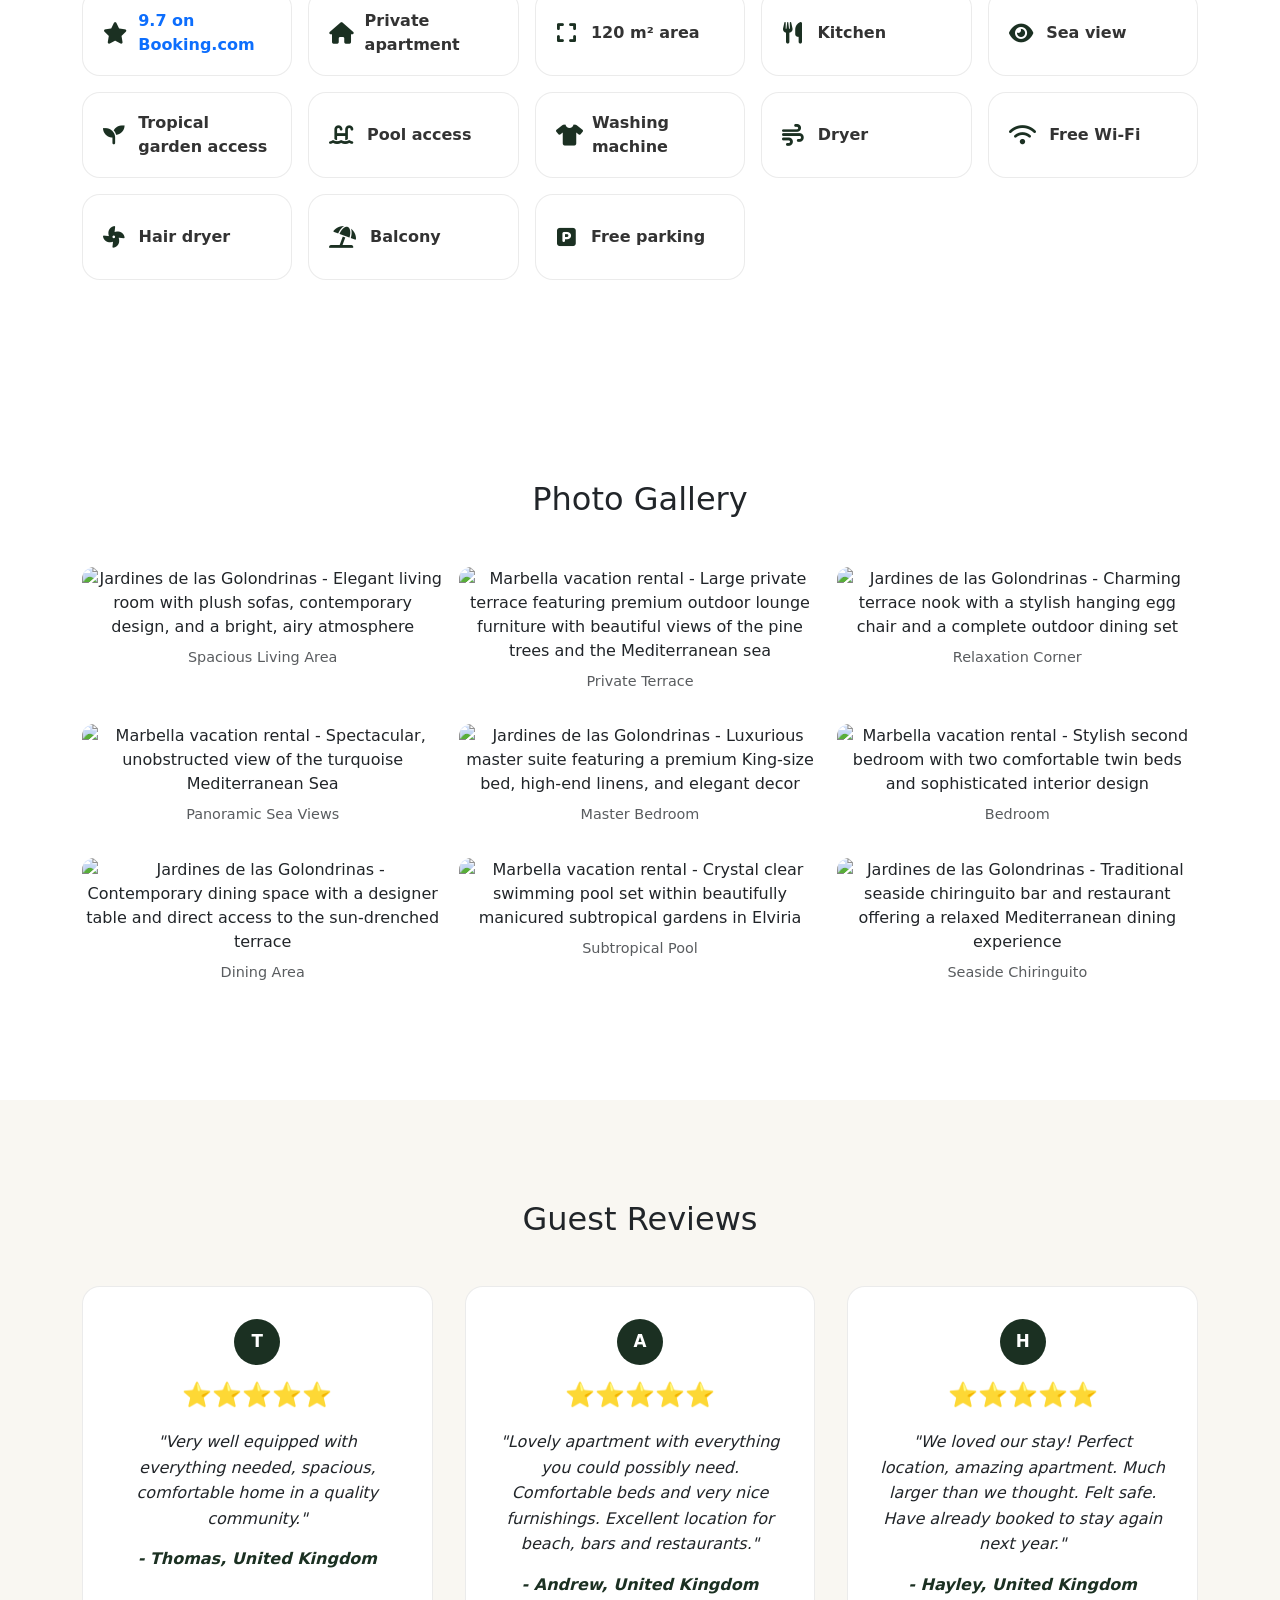
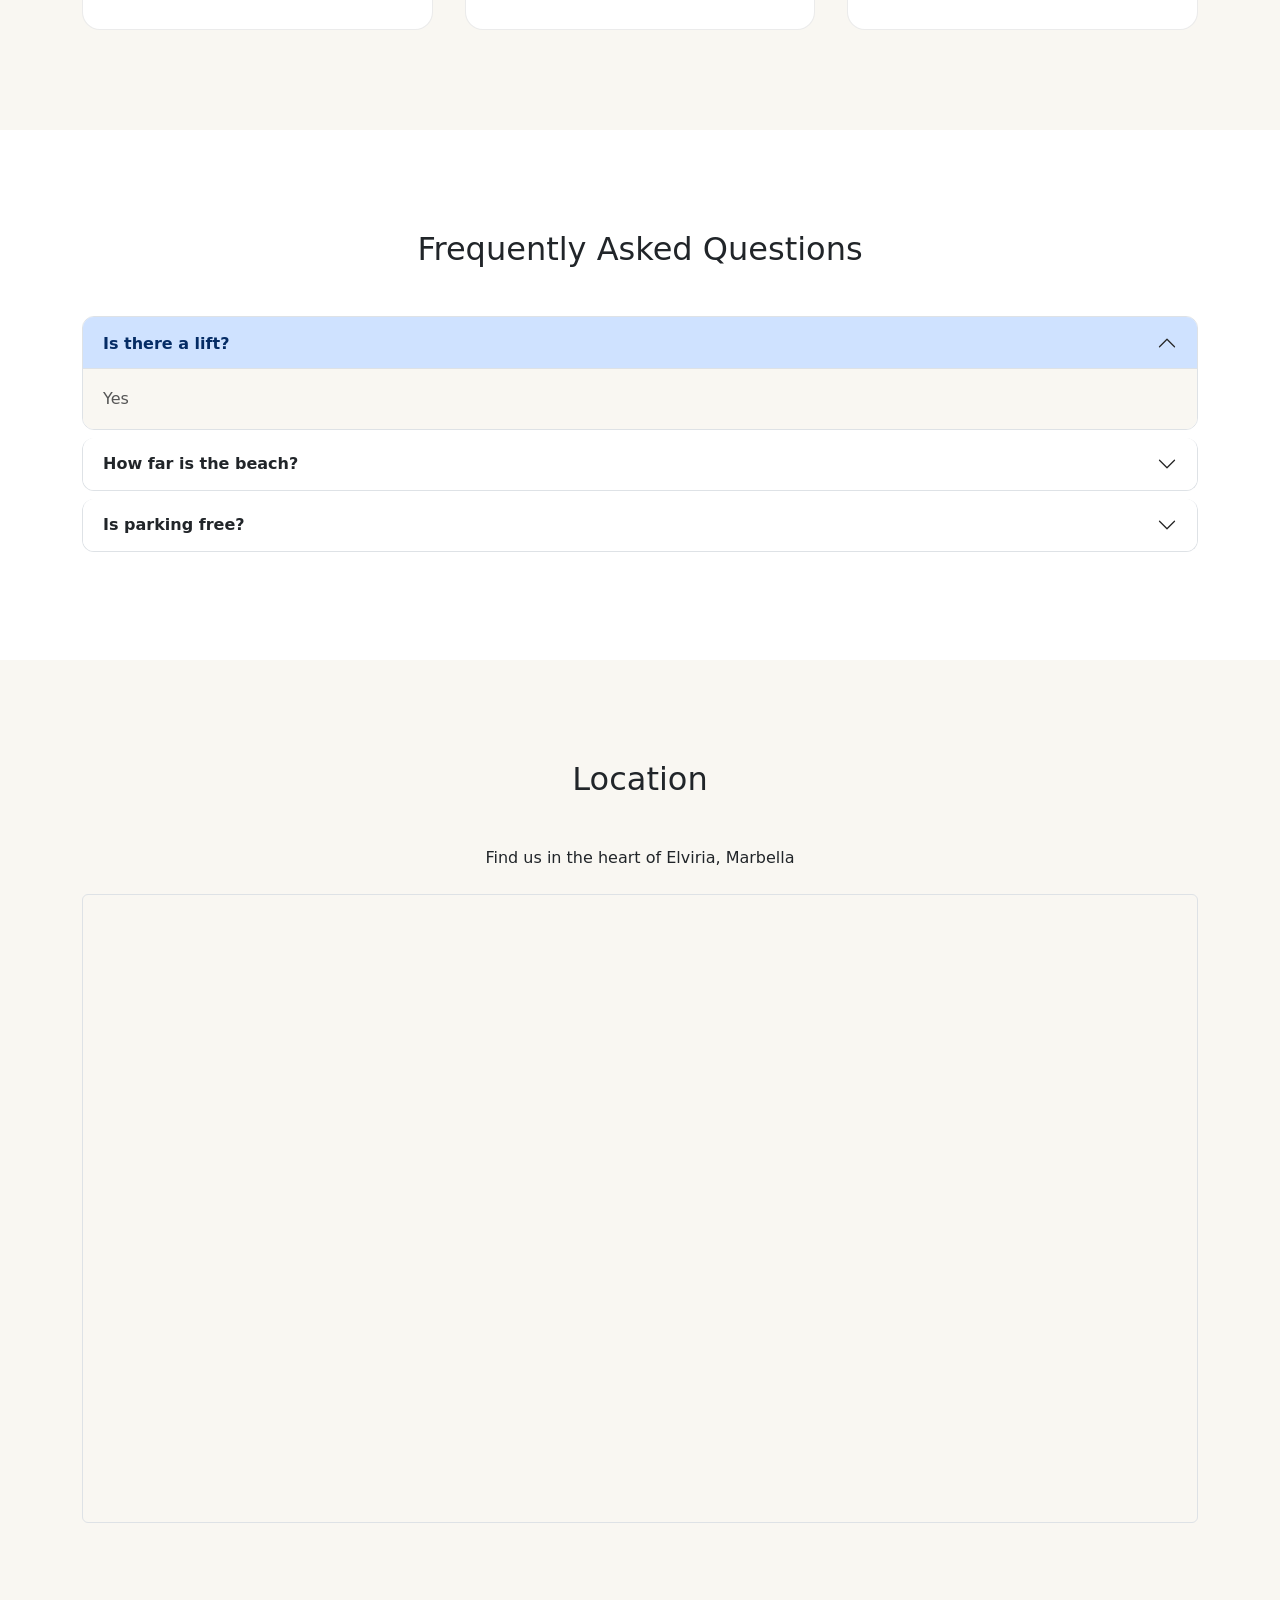
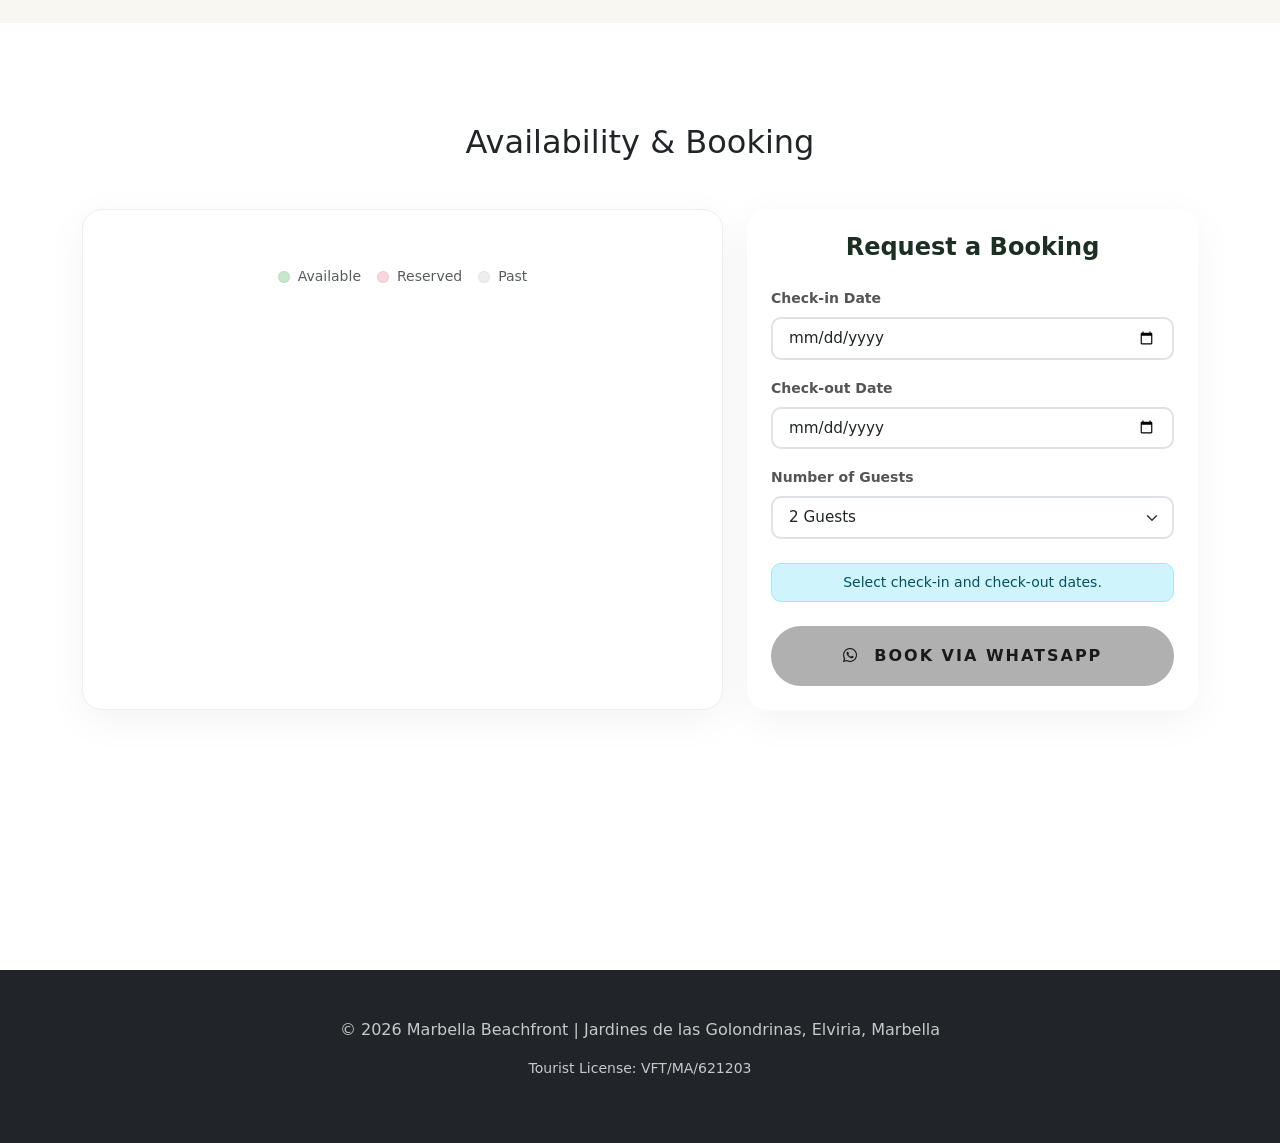
==== commit d028ce34: "Marbella Beachfront Elviria Jardines de las Golondrinas" ====
--- a/index.html
+++ b/index.html
@@ -3,7 +3,7 @@
 <head>
     <meta charset="UTF-8">
     <meta name="viewport" content="width=device-width, initial-scale=1">
-    <title>Marbella Beachfront | Jardines de las Golondrinas Luxury Rental</title>
+    <title>Marbella Beachfront Elviria Jardines de las Golondrinas | Luxury Rental</title>
     <meta name="description" content="Direct booking of first-line apartments in Marbella. 120 m², sea view, 2 bedrooms. Walking distance to Nikki Beach.">
     
     <link rel="alternate" href="https://marbellabeachfront.es/en/" hreflang="en">
@@ -15,7 +15,7 @@
     <!-- Open Graph / Facebook -->
     <meta property="og:type" content="website">
     <meta property="og:url" content="https://marbellabeachfront.es/en/">
-    <meta property="og:title" content="Marbella Beachfront | Luxury Rental Marbella">
+    <meta property="og:title" content="Marbella Beachfront Elviria Jardines de las Golondrinas | Luxury Rental">
     <meta property="og:description" content="Direct booking of first-line apartments in Marbella. 120 m², sea view, 2 bedrooms. Steps from the beach.">
     <meta property="og:image" content="https://res.cloudinary.com/dqu5jcj8g/image/upload/f_auto,q_auto,w_1200/v1776955350/443747267_rb8e9c.webp">
     <meta property="og:image:width" content="1200">
@@ -61,7 +61,7 @@
 </head>
 <body>
     <p style="font-family: sans-serif; text-align: center; margin-top: 10%;">
-        Redirecting to / Redireccionando a <a href="/en/">Marbella Beachfront</a>
+        Redirecting to / Redireccionando a <a href="/en/">Marbella Beachfront Elviria Jardines de las Golondrinas</a>
     </p>
 </body>
 </html>
